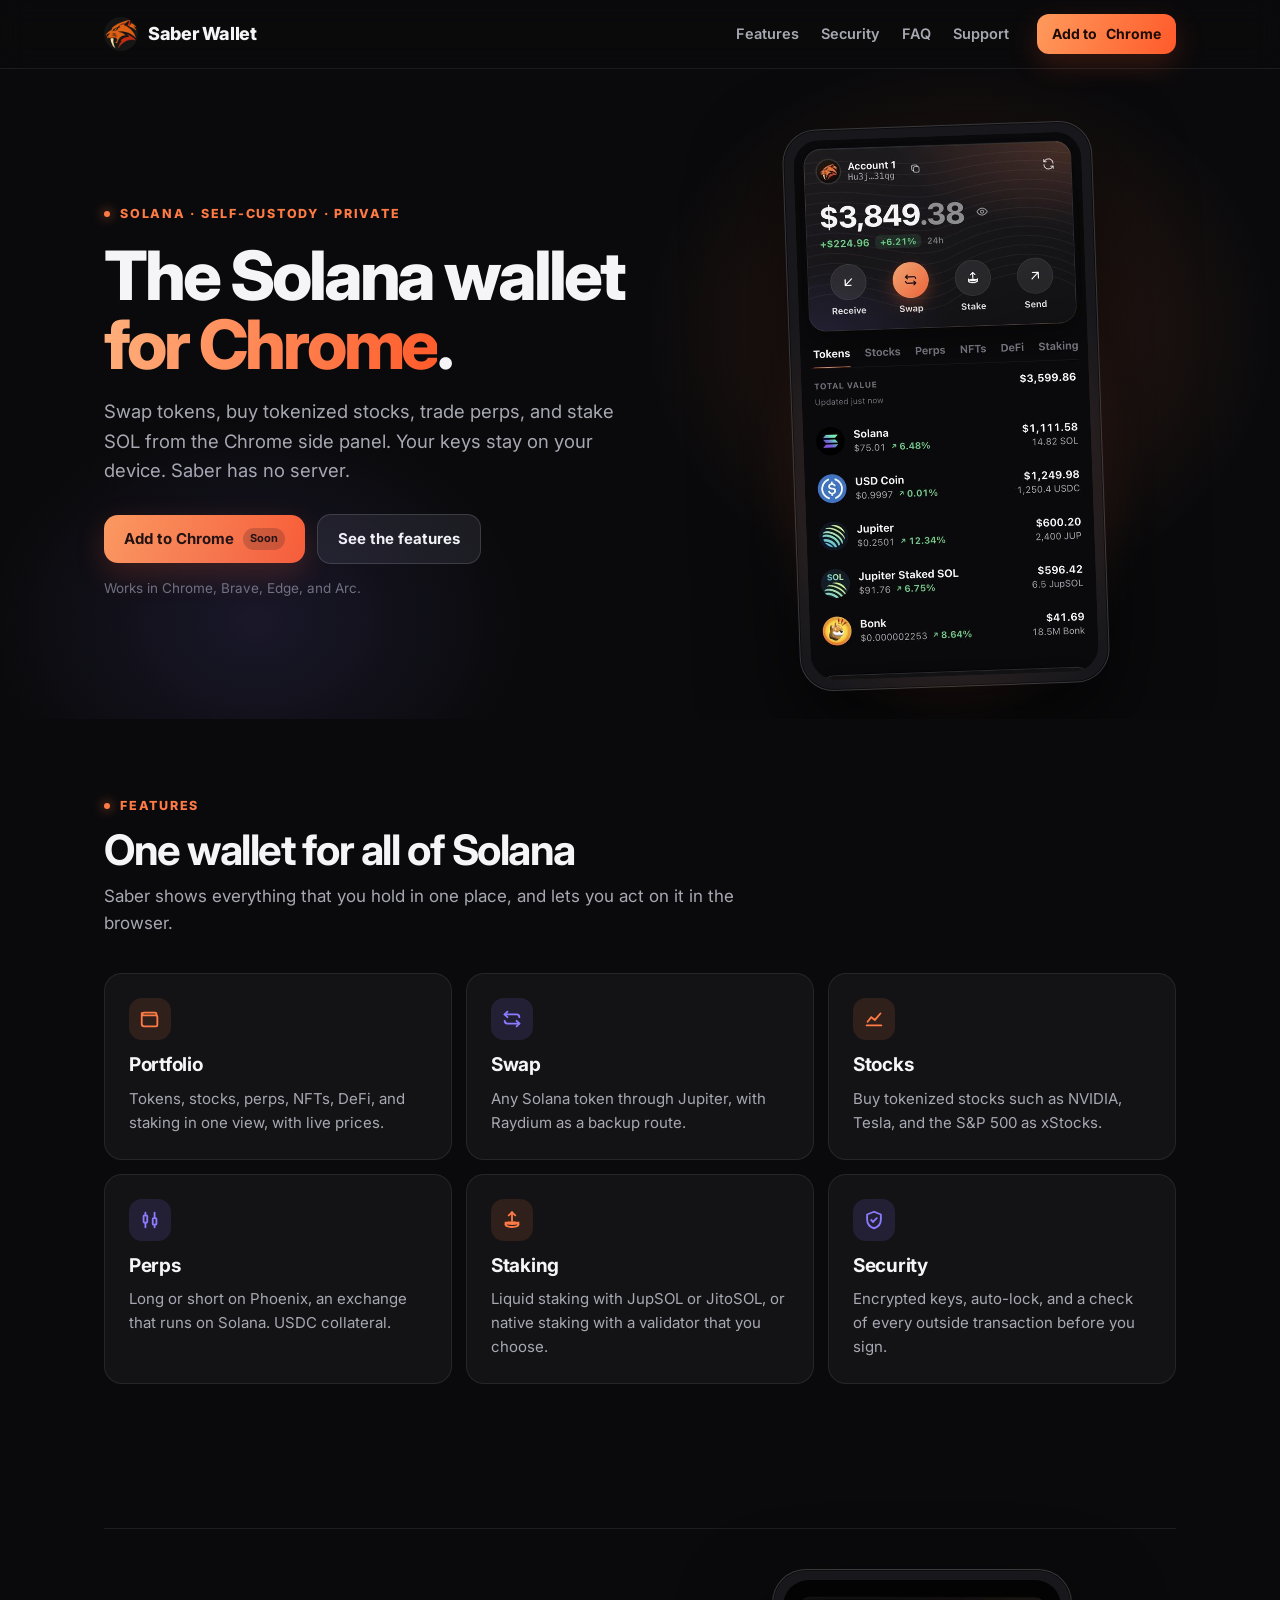
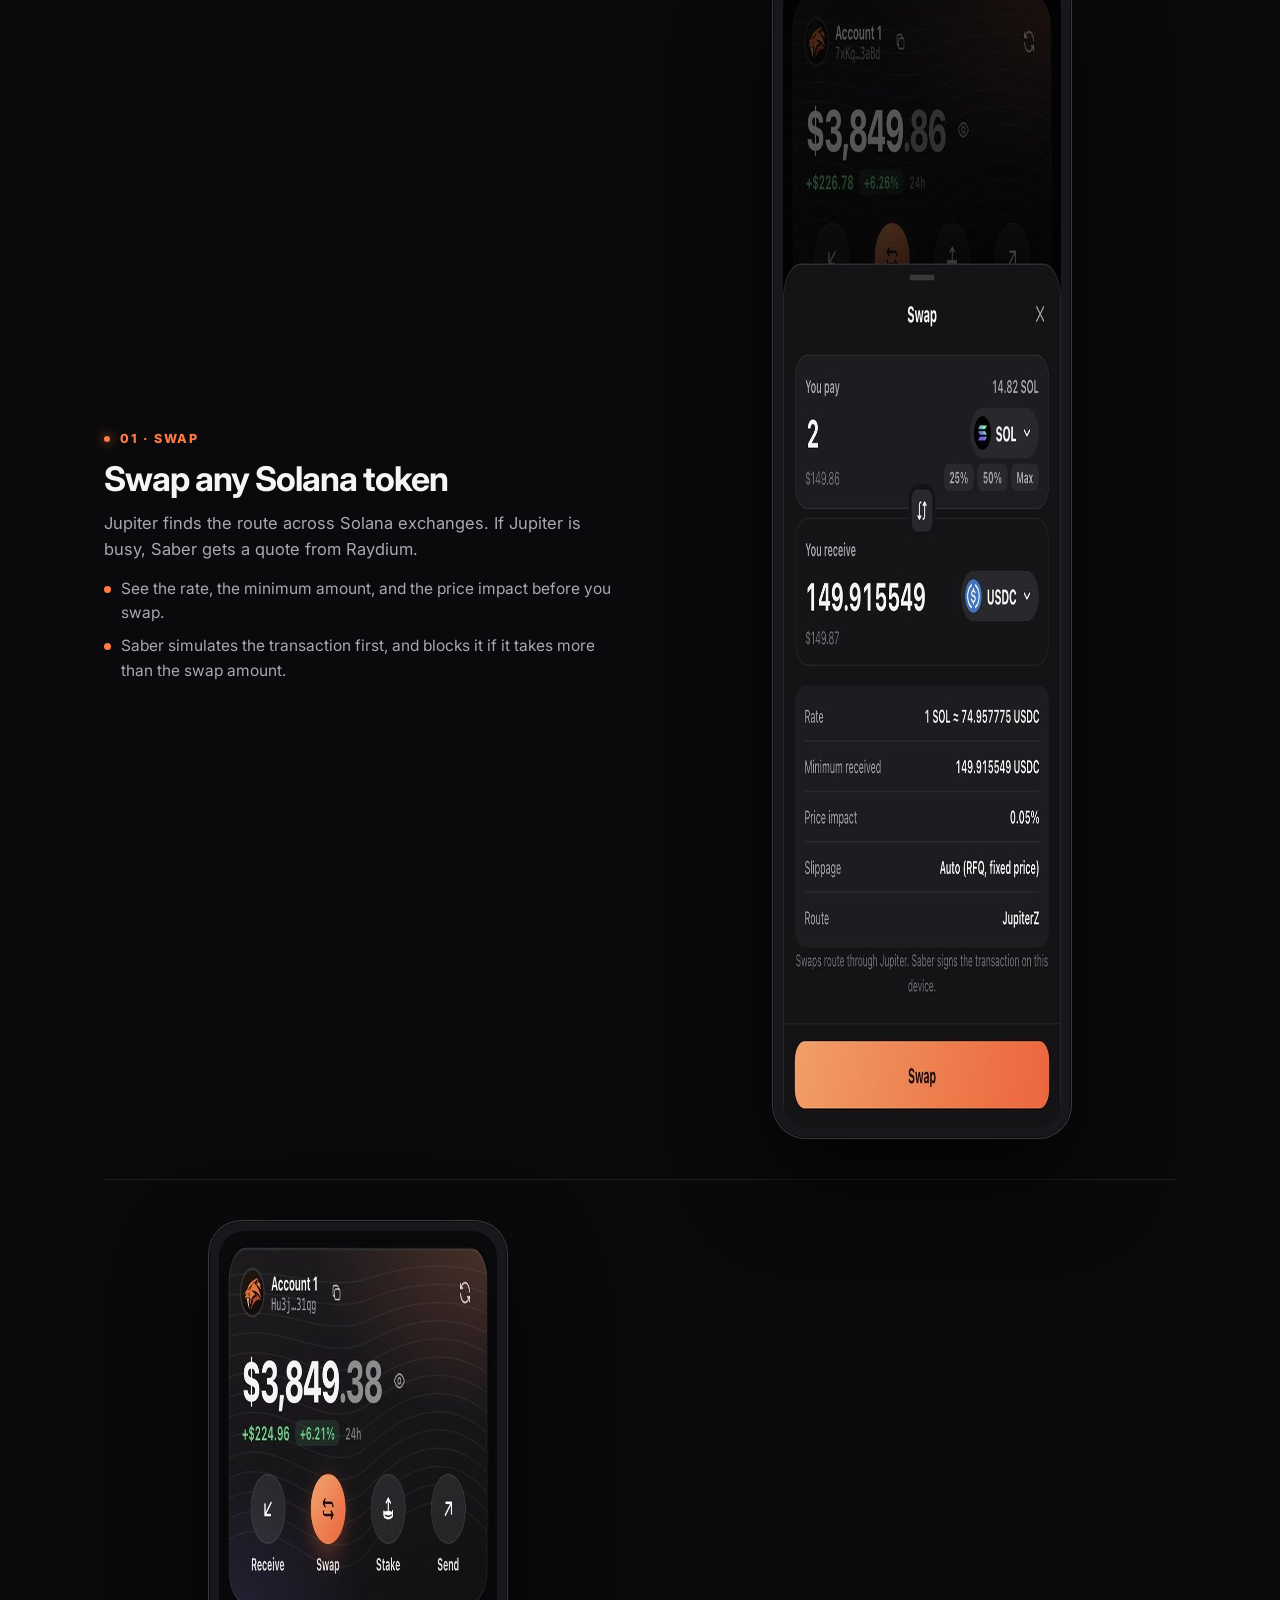
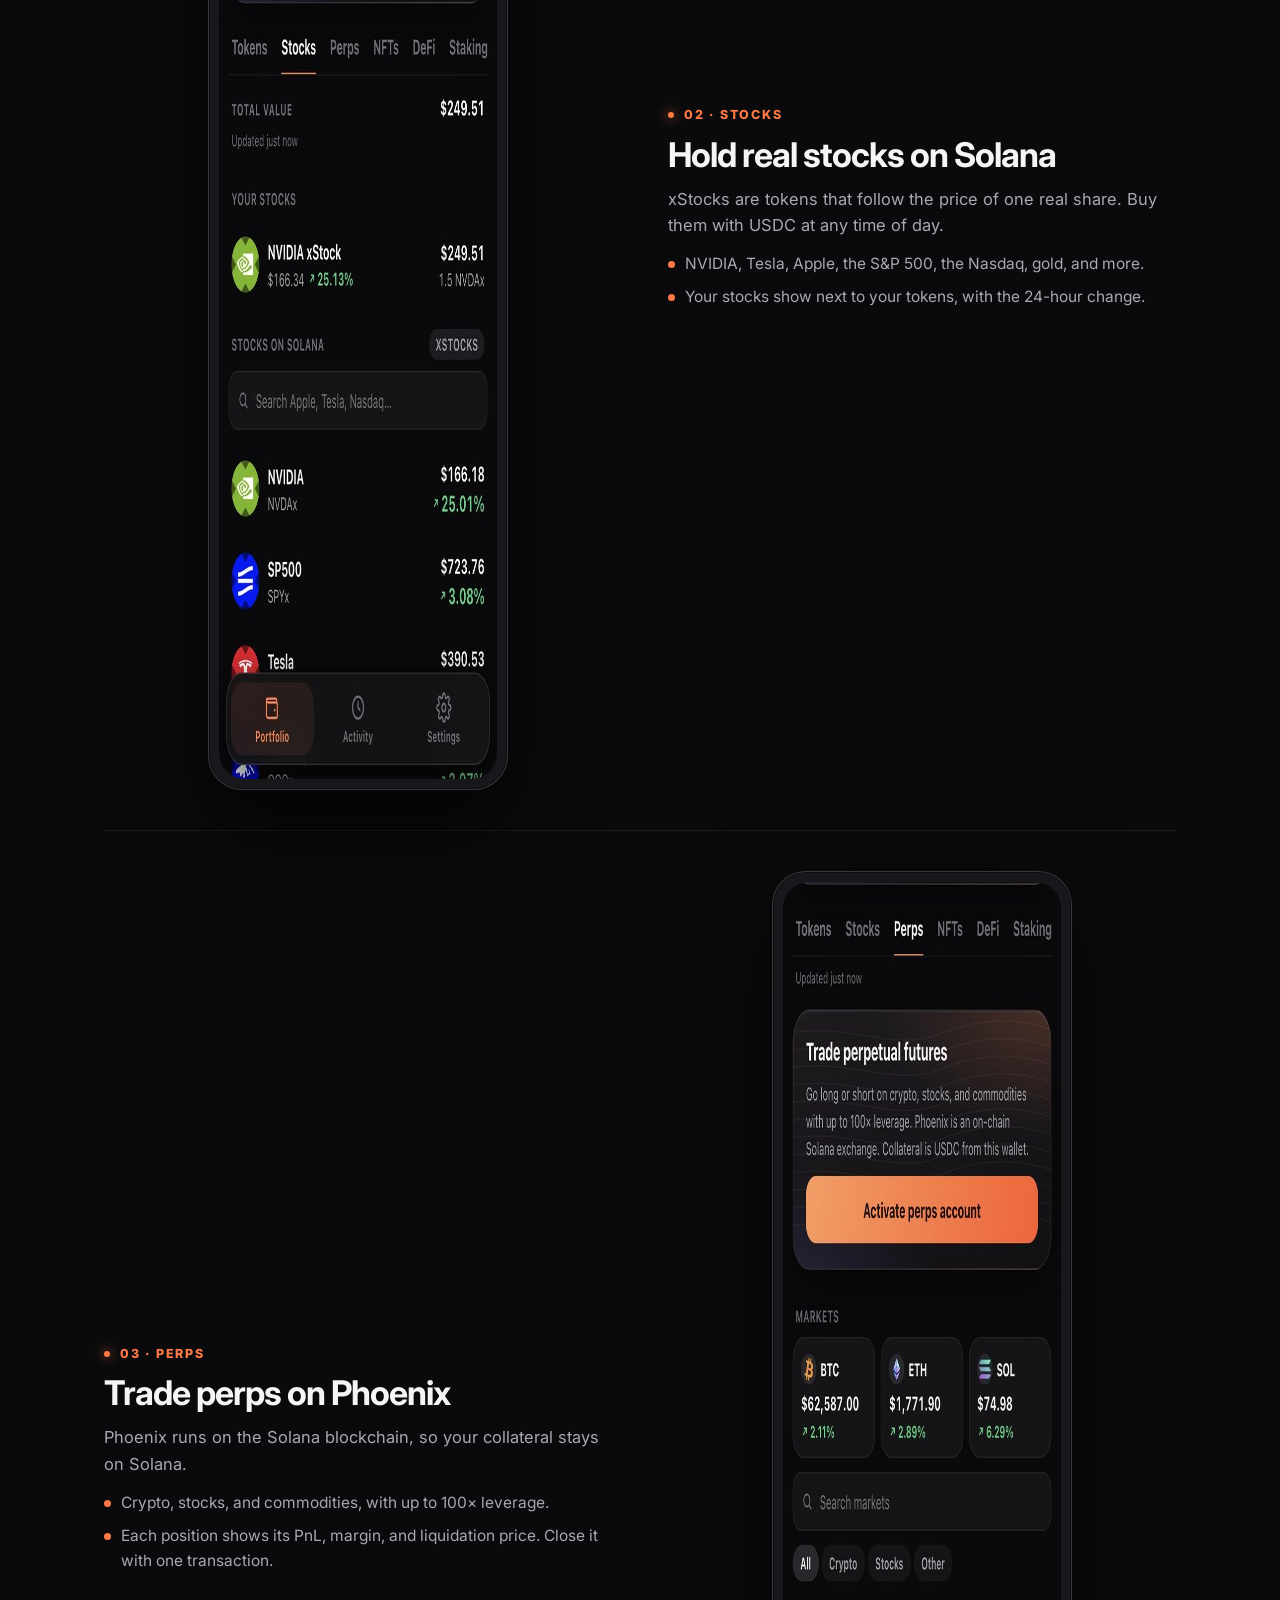
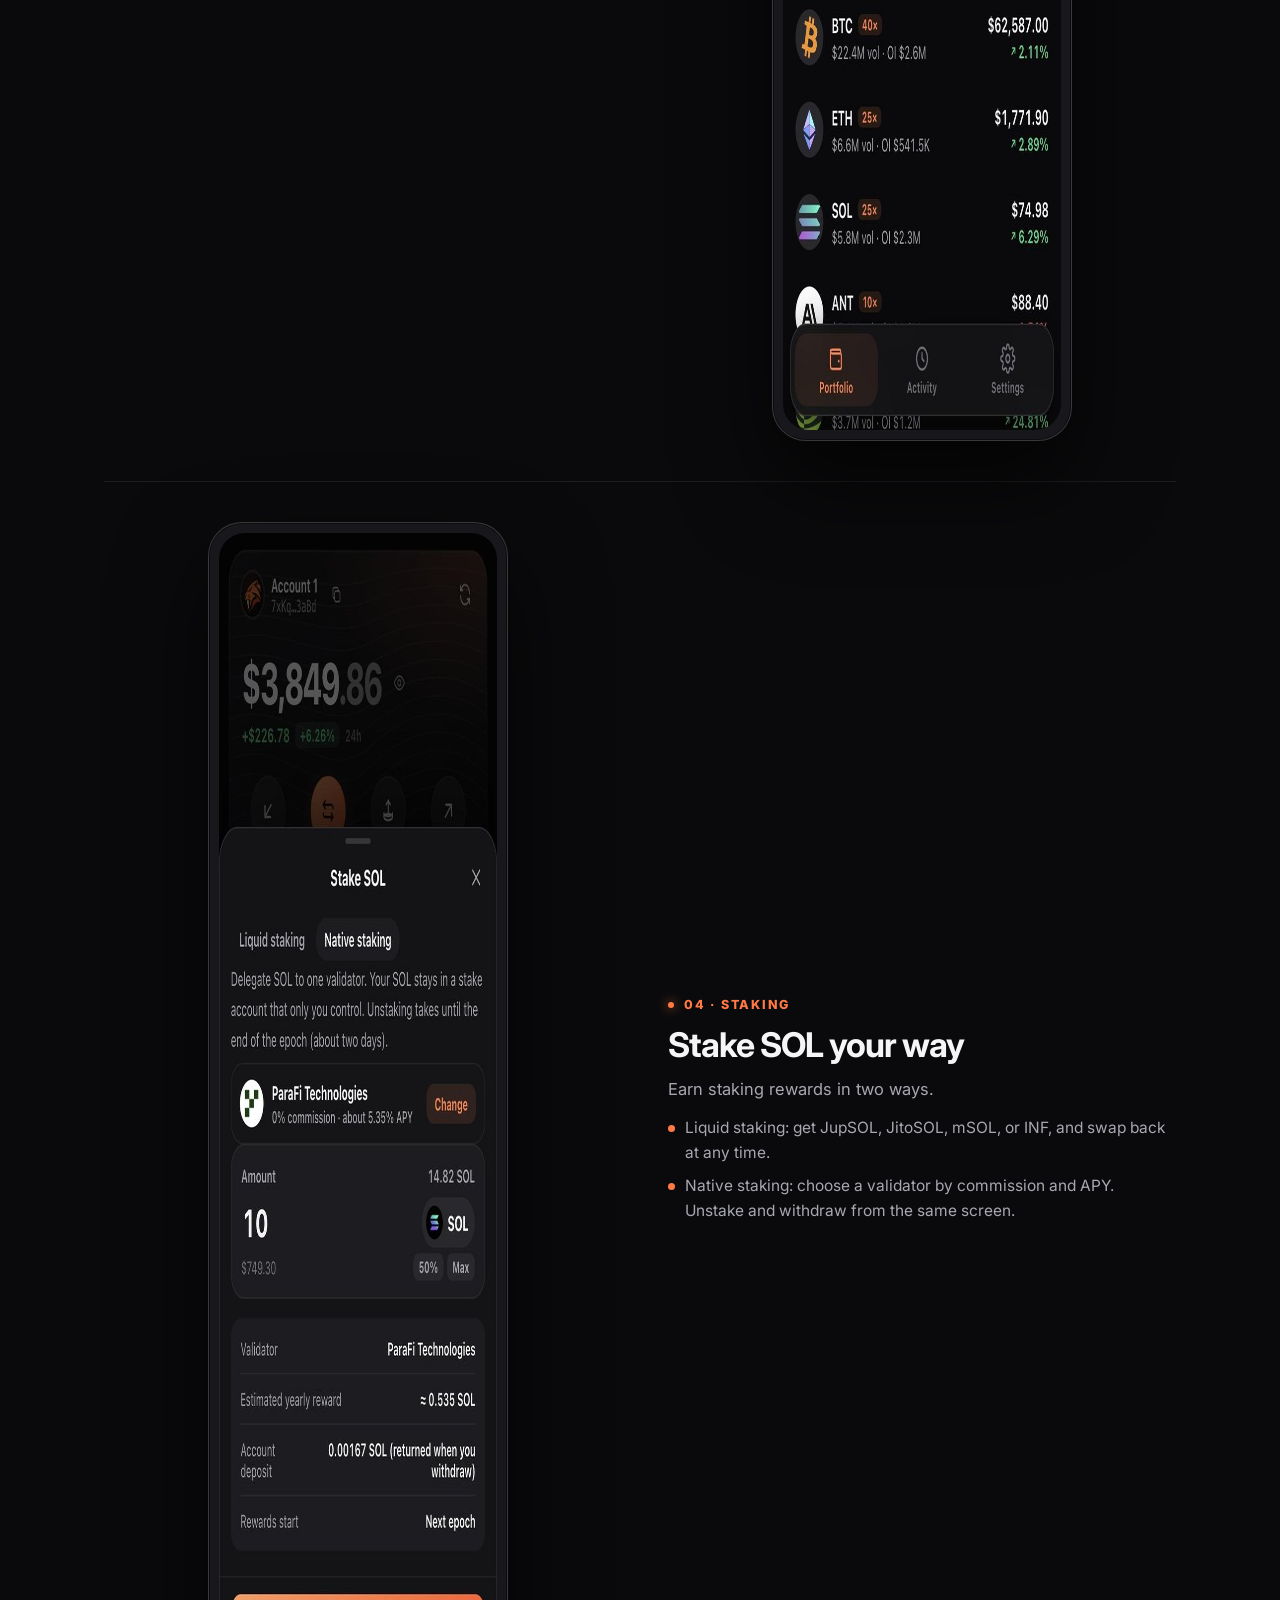
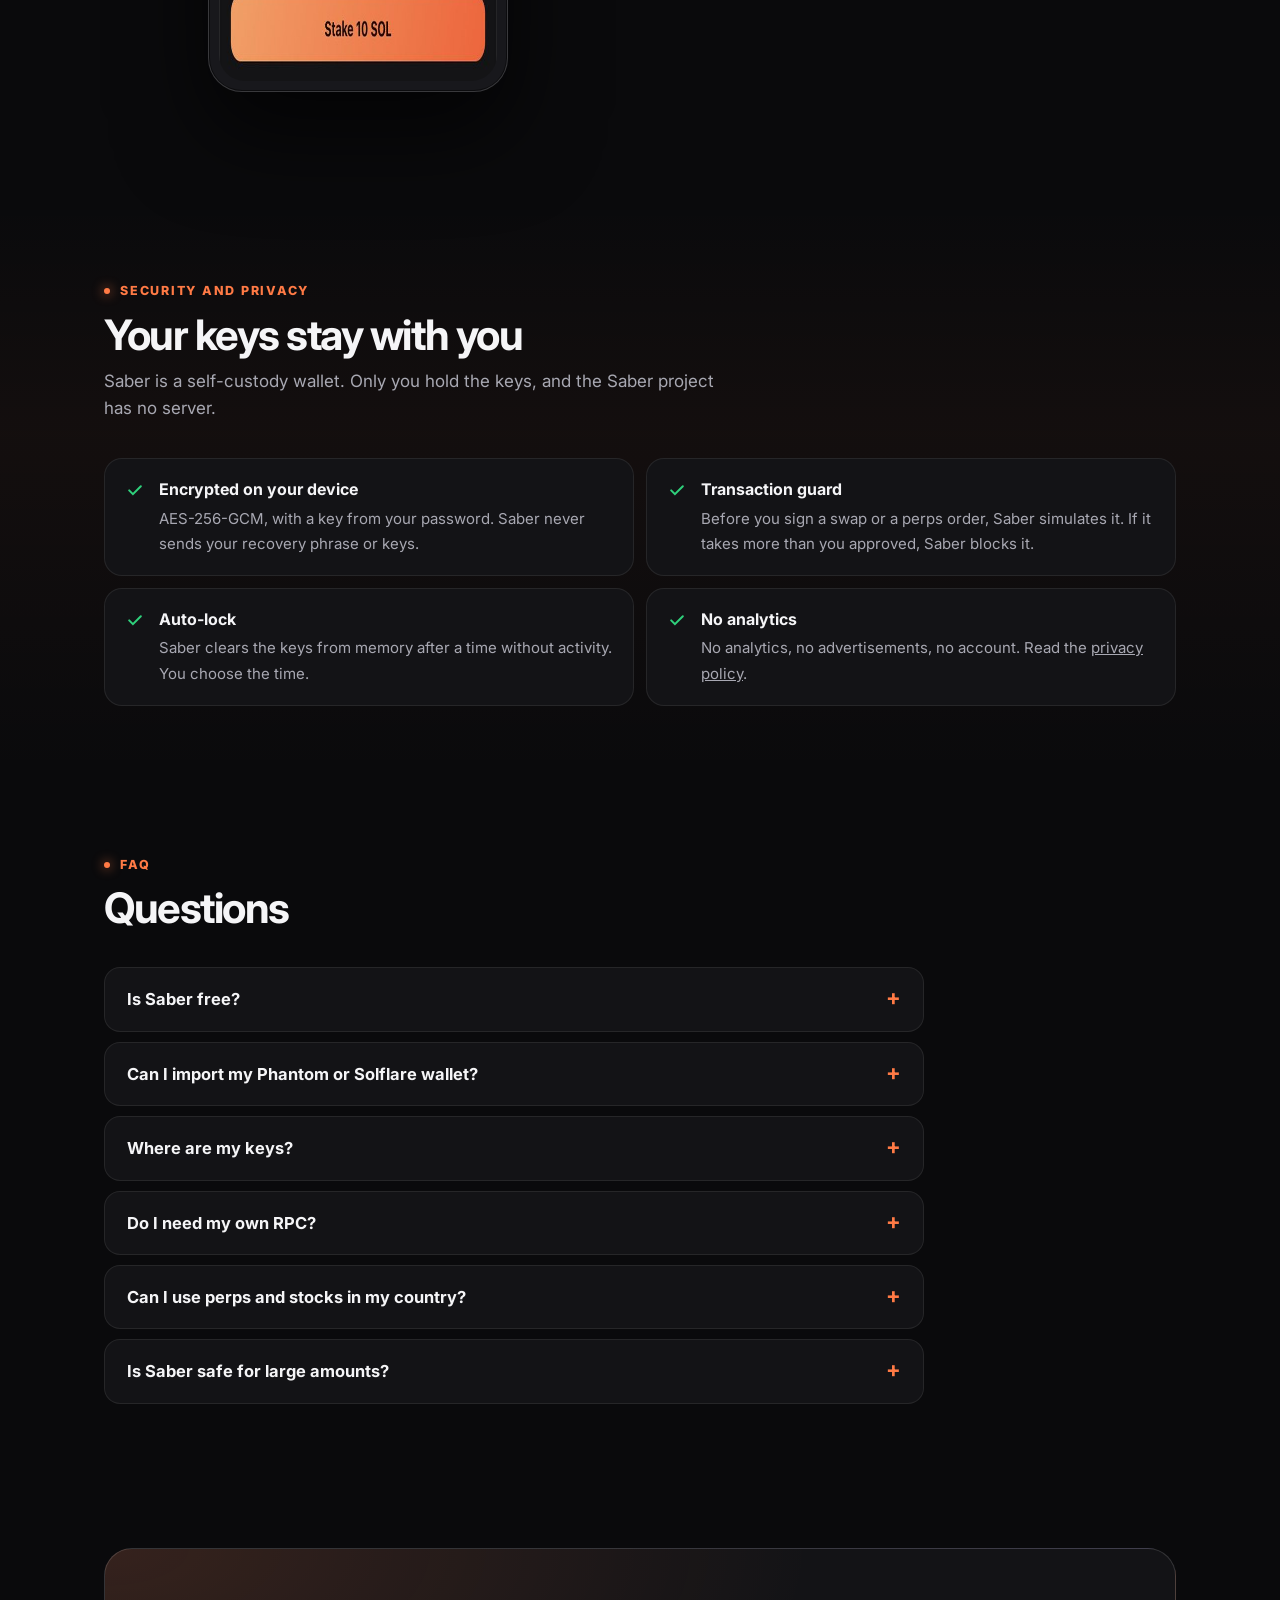
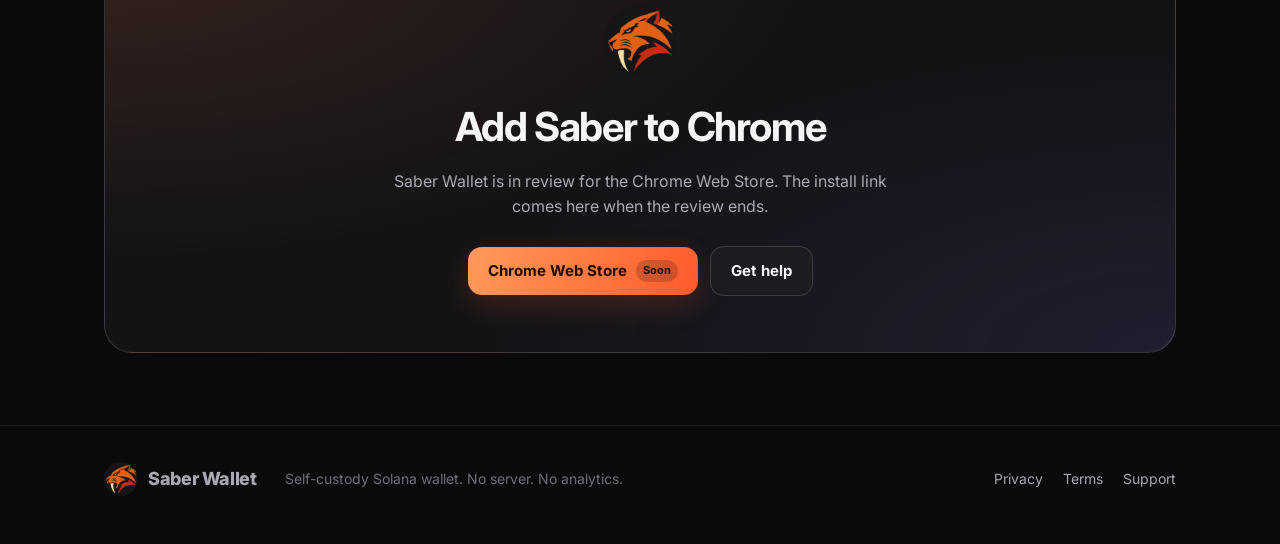
==== index.html @ 2504c7ac "Saber Wallet website: home, privacy policy, terms, support" ====
<!doctype html>
<html lang="en">
<head>
  <meta charset="utf-8">
  <meta name="viewport" content="width=device-width, initial-scale=1">
  <title>Saber Wallet: the Solana wallet for Chrome</title>
  <meta name="description" content="Saber Wallet is a self-custody Solana wallet for Chrome. Swap tokens, buy tokenized stocks, trade perps, and stake SOL. Your keys stay on your device.">
  <meta property="og:title" content="Saber Wallet">
  <meta property="og:description" content="The Solana wallet for Chrome. Swaps, stocks, perps, staking, NFTs, and DeFi. Your keys stay on your device.">
  <meta property="og:image" content="assets/og.jpg">
  <meta name="theme-color" content="#0a0a0c">
  <link rel="icon" href="assets/favicon.png">
  <link rel="preconnect" href="https://fonts.googleapis.com">
  <link rel="preconnect" href="https://fonts.gstatic.com" crossorigin>
  <link href="https://fonts.googleapis.com/css2?family=Inter:wght@400;500;600;700;800&display=swap" rel="stylesheet">
  <link rel="stylesheet" href="styles.css">
</head>
<body>
  <header class="site-header">
    <div class="wrap">
      <a class="brand" href="./"><img src="assets/logo.png" alt="">Saber Wallet</a>
      <nav class="nav">
        <a href="#features">Features</a>
        <a href="#security">Security</a>
        <a href="#faq">FAQ</a>
        <a href="support.html">Support</a>
      </nav>
      <a class="btn btn-primary btn-small" href="#install"><span class="label-long">Add to</span> Chrome</a>
    </div>
  </header>

  <main>
    <section class="hero">
      <div class="wrap">
        <div>
          <span class="kicker"><span class="dot"></span>Solana · Self-custody · Private</span>
          <h1>The Solana wallet <em>for Chrome</em>.</h1>
          <p class="lead">Swap tokens, buy tokenized stocks, trade perps, and stake SOL from the Chrome side panel. Your keys stay on your device. Saber has no server.</p>
          <div class="cta-row">
            <a class="btn btn-primary" href="#install">Add to Chrome <span class="soon">Soon</span></a>
            <a class="btn btn-ghost" href="#features">See the features</a>
          </div>
          <p class="fine">Works in Chrome, Brave, Edge, and Arc.</p>
        </div>
        <div class="device"><img src="assets/portfolio.jpg" alt="Saber Wallet portfolio with SOL, USDC, JUP, JupSOL, and BONK" width="560" height="1148"></div>
      </div>
    </section>

    <section id="features">
      <div class="wrap">
        <div class="section-head">
          <span class="kicker"><span class="dot"></span>Features</span>
          <h2>One wallet for all of Solana</h2>
          <p>Saber shows everything that you hold in one place, and lets you act on it in the browser.</p>
        </div>
        <div class="grid">
          <div class="card">
            <span class="icon"><svg width="22" height="22" viewBox="0 0 24 24" fill="none" stroke="currentColor" stroke-width="2" stroke-linecap="round"><path d="M3 7.5A2.5 2.5 0 0 1 5.5 5h12A1.5 1.5 0 0 1 19 6.5V8"/><path d="M3 7.5v10A2.5 2.5 0 0 0 5.5 20h13a1.5 1.5 0 0 0 1.5-1.5v-9A1.5 1.5 0 0 0 18.5 8H5.5A2.5 2.5 0 0 1 3 5.5"/></svg></span>
            <h3>Portfolio</h3>
            <p>Tokens, stocks, perps, NFTs, DeFi, and staking in one view, with live prices.</p>
          </div>
          <div class="card">
            <span class="icon"><svg width="22" height="22" viewBox="0 0 24 24" fill="none" stroke="currentColor" stroke-width="2" stroke-linecap="round"><path d="M7 4 4 7l3 3"/><path d="M4 7h13a3 3 0 0 1 3 3"/><path d="m17 20 3-3-3-3"/><path d="M20 17H7a3 3 0 0 1-3-3"/></svg></span>
            <h3>Swap</h3>
            <p>Any Solana token through Jupiter, with Raydium as a backup route.</p>
          </div>
          <div class="card">
            <span class="icon"><svg width="22" height="22" viewBox="0 0 24 24" fill="none" stroke="currentColor" stroke-width="2" stroke-linecap="round"><path d="M4 19h16"/><path d="m5 15 4-5 4 3 6-7"/></svg></span>
            <h3>Stocks</h3>
            <p>Buy tokenized stocks such as NVIDIA, Tesla, and the S&amp;P 500 as xStocks.</p>
          </div>
          <div class="card">
            <span class="icon"><svg width="22" height="22" viewBox="0 0 24 24" fill="none" stroke="currentColor" stroke-width="2" stroke-linecap="round"><path d="M7 4v3M7 15v5M17 4v6M17 17v3"/><rect x="5" y="7" width="4" height="8" rx="1"/><rect x="15" y="10" width="4" height="7" rx="1"/></svg></span>
            <h3>Perps</h3>
            <p>Long or short on Phoenix, an exchange that runs on Solana. USDC collateral.</p>
          </div>
          <div class="card">
            <span class="icon"><svg width="22" height="22" viewBox="0 0 24 24" fill="none" stroke="currentColor" stroke-width="2" stroke-linecap="round"><ellipse cx="12" cy="17" rx="7" ry="2.6"/><path d="M5 17v-3.2c0 1.4 3.1 2.6 7 2.6s7-1.2 7-2.6V17"/><path d="M12 12.5V3.5"/><path d="m8.5 7 3.5-3.5L15.5 7"/></svg></span>
            <h3>Staking</h3>
            <p>Liquid staking with JupSOL or JitoSOL, or native staking with a validator that you choose.</p>
          </div>
          <div class="card">
            <span class="icon"><svg width="22" height="22" viewBox="0 0 24 24" fill="none" stroke="currentColor" stroke-width="2" stroke-linecap="round"><path d="M12 3 4.5 6v5.5c0 4.5 3.2 8.2 7.5 9.5 4.3-1.3 7.5-5 7.5-9.5V6z"/><path d="m9 12 2 2 4-4"/></svg></span>
            <h3>Security</h3>
            <p>Encrypted keys, auto-lock, and a check of every outside transaction before you sign.</p>
          </div>
        </div>
      </div>
    </section>

    <section>
      <div class="wrap">
        <div class="row">
          <div>
            <span class="kicker"><span class="dot"></span>01 · Swap</span>
            <h3>Swap any Solana token</h3>
            <p>Jupiter finds the route across Solana exchanges. If Jupiter is busy, Saber gets a quote from Raydium.</p>
            <ul>
              <li>See the rate, the minimum amount, and the price impact before you swap.</li>
              <li>Saber simulates the transaction first, and blocks it if it takes more than the swap amount.</li>
            </ul>
          </div>
          <div class="row-media"><div class="device"><img src="assets/swap.jpg" alt="Swap 2 SOL for USDC" loading="lazy" width="560" height="1148"></div></div>
        </div>

        <div class="row">
          <div>
            <span class="kicker"><span class="dot"></span>02 · Stocks</span>
            <h3>Hold real stocks on Solana</h3>
            <p>xStocks are tokens that follow the price of one real share. Buy them with USDC at any time of day.</p>
            <ul>
              <li>NVIDIA, Tesla, Apple, the S&amp;P 500, the Nasdaq, gold, and more.</li>
              <li>Your stocks show next to your tokens, with the 24-hour change.</li>
            </ul>
          </div>
          <div class="row-media"><div class="device"><img src="assets/stocks.jpg" alt="Stocks tab with NVIDIA, S&amp;P 500, and Tesla" loading="lazy" width="560" height="1148"></div></div>
        </div>

        <div class="row">
          <div>
            <span class="kicker"><span class="dot"></span>03 · Perps</span>
            <h3>Trade perps on Phoenix</h3>
            <p>Phoenix runs on the Solana blockchain, so your collateral stays on Solana.</p>
            <ul>
              <li>Crypto, stocks, and commodities, with up to 100× leverage.</li>
              <li>Each position shows its PnL, margin, and liquidation price. Close it with one transaction.</li>
            </ul>
          </div>
          <div class="row-media"><div class="device"><img src="assets/perps.jpg" alt="Perps markets on Phoenix" loading="lazy" width="560" height="1148"></div></div>
        </div>

        <div class="row">
          <div>
            <span class="kicker"><span class="dot"></span>04 · Staking</span>
            <h3>Stake SOL your way</h3>
            <p>Earn staking rewards in two ways.</p>
            <ul>
              <li>Liquid staking: get JupSOL, JitoSOL, mSOL, or INF, and swap back at any time.</li>
              <li>Native staking: choose a validator by commission and APY. Unstake and withdraw from the same screen.</li>
            </ul>
          </div>
          <div class="row-media"><div class="device"><img src="assets/stake.jpg" alt="Native staking with a validator" loading="lazy" width="560" height="1148"></div></div>
        </div>
      </div>
    </section>

    <section id="security" class="security">
      <div class="wrap">
        <div class="section-head">
          <span class="kicker"><span class="dot"></span>Security and privacy</span>
          <h2>Your keys stay with you</h2>
          <p>Saber is a self-custody wallet. Only you hold the keys, and the Saber project has no server.</p>
        </div>
        <div class="checks">
          <div class="check"><svg width="20" height="20" viewBox="0 0 24 24" fill="none" stroke="currentColor" stroke-width="2.4" stroke-linecap="round"><path d="m5 12.5 4.5 4.5L19 7.5"/></svg><div><strong>Encrypted on your device</strong><span>AES-256-GCM, with a key from your password. Saber never sends your recovery phrase or keys.</span></div></div>
          <div class="check"><svg width="20" height="20" viewBox="0 0 24 24" fill="none" stroke="currentColor" stroke-width="2.4" stroke-linecap="round"><path d="m5 12.5 4.5 4.5L19 7.5"/></svg><div><strong>Transaction guard</strong><span>Before you sign a swap or a perps order, Saber simulates it. If it takes more than you approved, Saber blocks it.</span></div></div>
          <div class="check"><svg width="20" height="20" viewBox="0 0 24 24" fill="none" stroke="currentColor" stroke-width="2.4" stroke-linecap="round"><path d="m5 12.5 4.5 4.5L19 7.5"/></svg><div><strong>Auto-lock</strong><span>Saber clears the keys from memory after a time without activity. You choose the time.</span></div></div>
          <div class="check"><svg width="20" height="20" viewBox="0 0 24 24" fill="none" stroke="currentColor" stroke-width="2.4" stroke-linecap="round"><path d="m5 12.5 4.5 4.5L19 7.5"/></svg><div><strong>No analytics</strong><span>No analytics, no advertisements, no account. Read the <a href="privacy.html">privacy policy</a>.</span></div></div>
        </div>
      </div>
    </section>

    <section id="faq">
      <div class="wrap">
        <div class="section-head">
          <span class="kicker"><span class="dot"></span>FAQ</span>
          <h2>Questions</h2>
        </div>
        <div class="faq">
          <details>
            <summary>Is Saber free?</summary>
            <p>Yes. Saber does not charge a fee. You pay only the Solana network fees, and the fees of the exchange that you use, for example Jupiter or Phoenix.</p>
          </details>
          <details>
            <summary>Can I import my Phantom or Solflare wallet?</summary>
            <p>Yes. Import your recovery phrase to see the same accounts. You can also import one private key from Phantom, Solflare, or Backpack.</p>
          </details>
          <details>
            <summary>Where are my keys?</summary>
            <p>On your computer only, encrypted with your password. If you lose the password and the recovery phrase, nobody can restore the wallet. Keep the recovery phrase offline.</p>
          </details>
          <details>
            <summary>Do I need my own RPC?</summary>
            <p>No. Saber works with free public services. If you add a free key from a provider such as Helius, Saber loads data faster and shows more NFTs.</p>
          </details>
          <details>
            <summary>Can I use perps and stocks in my country?</summary>
            <p>Phoenix perps are not available in the United States or in sanctioned regions. xStocks are not available to US persons. Check the rules in your country before you trade.</p>
          </details>
          <details>
            <summary>Is Saber safe for large amounts?</summary>
            <p>Saber is new software. Use it for amounts that you can afford to lose, and keep large amounts in a hardware wallet.</p>
          </details>
        </div>
      </div>
    </section>

    <section id="install" class="install">
      <div class="wrap">
        <div class="panel">
          <img src="assets/logo.png" alt="">
          <h2>Add Saber to Chrome</h2>
          <p>Saber Wallet is in review for the Chrome Web Store. The install link comes here when the review ends.</p>
          <div class="cta-row">
            <span class="btn btn-primary" aria-disabled="true">Chrome Web Store <span class="soon">Soon</span></span>
            <a class="btn btn-ghost" href="support.html">Get help</a>
          </div>
        </div>
      </div>
    </section>
  </main>

  <footer class="site-footer">
    <div class="wrap">
      <a class="brand" href="./"><img src="assets/logo.png" alt="">Saber Wallet</a>
      <span>Self-custody Solana wallet. No server. No analytics.</span>
      <nav>
        <a href="privacy.html">Privacy</a>
        <a href="terms.html">Terms</a>
        <a href="support.html">Support</a>
      </nav>
    </div>
  </footer>
</body>
</html>
---- styles.css ----
/* Saber Wallet website. Same palette as the extension: near-black, orange accent, soft violet. */
:root {
  --bg: #0a0a0c;
  --surface: #131316;
  --surface-2: #1b1b20;
  --line: #ffffff14;
  --line-strong: #ffffff24;
  --text: #f5f5f7;
  --text-2: #a8a8b2;
  --text-3: #6e6e78;
  --accent: #ff7a45;
  --accent-2: #ff5a2a;
  --violet: #8b7bff;
  --up: #2fd17c;
  --radius: 18px;
  --max: 1120px;
  color-scheme: dark;
}

* { box-sizing: border-box; }
html { scroll-behavior: smooth; }
body {
  margin: 0;
  background: var(--bg);
  color: var(--text);
  font: 16px/1.6 "Inter", system-ui, -apple-system, "Segoe UI", sans-serif;
  -webkit-font-smoothing: antialiased;
}
a { color: inherit; }
img { max-width: 100%; display: block; }
.wrap { max-width: var(--max); margin: 0 auto; padding: 0 24px; }

/* Header */
.site-header { position: sticky; top: 0; z-index: 10; backdrop-filter: blur(14px); background: #0a0a0ccc; border-bottom: 1px solid var(--line); }
.site-header .wrap { display: flex; align-items: center; gap: 28px; height: 68px; }
.brand { display: flex; align-items: center; gap: 10px; text-decoration: none; font-weight: 800; font-size: 18px; letter-spacing: -0.02em; }
.brand img { width: 34px; height: 34px; border-radius: 50%; }
.nav { display: flex; gap: 22px; margin-left: auto; }
.nav a { color: var(--text-2); text-decoration: none; font-size: 14.5px; font-weight: 600; }
.nav a:hover { color: var(--text); }
.btn { display: inline-flex; align-items: center; gap: 9px; padding: 12px 20px; border-radius: 14px; font-weight: 700; font-size: 15px; text-decoration: none; border: 0; cursor: pointer; }
.btn-primary { color: #1c0c05; background: linear-gradient(110deg, #ff9a5c, var(--accent-2)); box-shadow: 0 10px 30px #ff5a2a33; }
.btn-primary:hover { filter: brightness(1.06); }
.btn-ghost { color: var(--text); background: var(--surface-2); border: 1px solid var(--line-strong); }
.btn-small { padding: 9px 15px; font-size: 14px; border-radius: 12px; }
.soon { font-size: 11px; font-weight: 700; padding: 2px 7px; border-radius: 99px; background: #1c0c0533; }

/* Hero */
.hero { position: relative; overflow: hidden; padding: 56px 0 32px; }
.hero::before { content: ""; position: absolute; inset: -20% -10% auto auto; width: 70%; height: 120%; background: radial-gradient(closest-side, #ff7a4530, transparent 70%); pointer-events: none; }
.hero::after { content: ""; position: absolute; inset: auto auto -30% -10%; width: 60%; height: 90%; background: radial-gradient(closest-side, #8b7bff1f, transparent 70%); pointer-events: none; }
.hero .wrap { position: relative; display: grid; grid-template-columns: 1.1fr 0.9fr; gap: 48px; align-items: center; }
.kicker { display: inline-flex; gap: 10px; align-items: center; color: var(--accent); font-size: 12.5px; font-weight: 800; letter-spacing: 0.14em; text-transform: uppercase; }
.kicker .dot { width: 6px; height: 6px; border-radius: 50%; background: var(--accent); box-shadow: 0 0 12px var(--accent); }
h1 { margin: 16px 0 18px; font-size: clamp(40px, 6vw, 68px); line-height: 1.02; letter-spacing: -0.045em; font-weight: 800; }
h1 em { font-style: normal; background: linear-gradient(100deg, #ffb07c, var(--accent-2)); -webkit-background-clip: text; background-clip: text; color: transparent; }
.lead { color: var(--text-2); font-size: 18.5px; max-width: 540px; margin: 0 0 28px; }
.cta-row { display: flex; flex-wrap: wrap; gap: 12px; align-items: center; }
.fine { color: var(--text-3); font-size: 13.5px; margin-top: 14px; }

/* Device frame around an app capture */
.device { position: relative; width: min(340px, 100%); margin: 0 auto; border-radius: 34px; padding: 10px; background: #18181c; border: 1px solid var(--line-strong); box-shadow: 0 40px 90px #000a, 0 0 0 1px #00000080 inset; }
.device img { border-radius: 26px; }
.hero .device { width: min(310px, 100%); transform: rotate(-2deg); }
.hero .device img { height: 540px; object-fit: cover; object-position: top; }
.hero .device::after { content: ""; position: absolute; inset: 20% -12% -8% -12%; z-index: -1; background: radial-gradient(closest-side, #ff7a4544, transparent); filter: blur(10px); }

/* Sections */
section { padding: 72px 0; }
.section-head { max-width: 640px; margin-bottom: 36px; }
.section-head h2 { margin: 10px 0 10px; font-size: clamp(30px, 4vw, 42px); line-height: 1.1; letter-spacing: -0.035em; }
.section-head p { margin: 0; color: var(--text-2); font-size: 17px; }

/* Feature grid */
.grid { display: grid; grid-template-columns: repeat(3, 1fr); gap: 14px; }
.card { padding: 24px; border-radius: var(--radius); background: var(--surface); border: 1px solid var(--line); }
.card .num { color: var(--accent); font-size: 12px; font-weight: 800; letter-spacing: 0.12em; }
.card h3 { margin: 10px 0 6px; font-size: 19px; letter-spacing: -0.015em; }
.card p { margin: 0; color: var(--text-2); font-size: 15px; }
.icon { display: grid; place-items: center; width: 42px; height: 42px; border-radius: 13px; background: #ff7a451f; color: var(--accent); }
.card:nth-child(even) .icon { background: #8b7bff22; color: var(--violet); }

/* Feature rows */
.row { display: grid; grid-template-columns: 1fr 1fr; gap: 56px; align-items: center; padding: 40px 0; border-top: 1px solid var(--line); }
.row:nth-child(even) .row-media { order: -1; }
.row h3 { margin: 10px 0 12px; font-size: clamp(26px, 3.2vw, 34px); line-height: 1.12; letter-spacing: -0.03em; }
.row p { color: var(--text-2); margin: 0 0 14px; font-size: 16.5px; }
.row ul { margin: 0; padding: 0; list-style: none; display: grid; gap: 8px; }
.row li { display: flex; gap: 10px; color: var(--text-2); font-size: 15.5px; }
.row li::before { content: ""; flex: none; width: 7px; height: 7px; margin-top: 9px; border-radius: 50%; background: var(--accent); }
.row-media .device { width: min(300px, 100%); }

/* Security */
.security { background: linear-gradient(180deg, transparent, #ff7a450a 40%, transparent); }
.checks { display: grid; grid-template-columns: repeat(2, 1fr); gap: 12px; }
.check { display: flex; gap: 14px; padding: 18px 20px; border-radius: var(--radius); background: var(--surface); border: 1px solid var(--line); }
.check svg { flex: none; color: var(--up); margin-top: 3px; }
.check strong { display: block; margin-bottom: 3px; }
.check span { color: var(--text-2); font-size: 15px; }

/* FAQ */
.faq { display: grid; gap: 10px; max-width: 820px; }
.faq details { border-radius: 16px; background: var(--surface); border: 1px solid var(--line); }
.faq summary { cursor: pointer; list-style: none; padding: 18px 22px; font-weight: 700; font-size: 16.5px; display: flex; justify-content: space-between; gap: 16px; }
.faq summary::-webkit-details-marker { display: none; }
.faq summary::after { content: "+"; color: var(--accent); font-size: 22px; line-height: 1; }
.faq details[open] summary::after { content: "−"; }
.faq details p { margin: 0; padding: 0 22px 18px; color: var(--text-2); }

/* Install */
.install { text-align: center; }
.install .panel { padding: 56px 28px; border-radius: 28px; background: radial-gradient(120% 140% at 0% 0%, #ff7a4526, transparent 55%), radial-gradient(120% 140% at 100% 100%, #8b7bff1c, transparent 55%), var(--surface); border: 1px solid var(--line-strong); }
.install img { width: 72px; height: 72px; border-radius: 50%; margin: 0 auto 18px; }
.install h2 { margin: 0 0 10px; font-size: clamp(28px, 4vw, 40px); letter-spacing: -0.035em; }
.install p { color: var(--text-2); margin: 0 auto 26px; max-width: 520px; }
.install .cta-row { justify-content: center; }

/* Footer */
.site-footer { border-top: 1px solid var(--line); padding: 36px 0 48px; color: var(--text-3); font-size: 14px; }
.site-footer .wrap { display: flex; flex-wrap: wrap; gap: 18px 28px; align-items: center; }
.site-footer nav { display: flex; gap: 20px; margin-left: auto; }
.site-footer a { color: var(--text-2); text-decoration: none; }
.site-footer a:hover { color: var(--text); }

/* Text pages (privacy, terms, support) */
.doc { max-width: 760px; padding: 56px 0 80px; }
.doc h1 { font-size: clamp(34px, 5vw, 48px); margin-bottom: 8px; }
.doc .updated { color: var(--text-3); margin: 0 0 36px; }
.doc h2 { margin: 36px 0 10px; font-size: 22px; letter-spacing: -0.02em; }
.doc p, .doc li { color: var(--text-2); }
.doc ul { padding-left: 22px; }
.doc li { margin: 6px 0; }
.doc a { color: var(--accent); }
.doc strong { color: var(--text); }

@media (max-width: 860px) {
  .nav { display: none; }
  .site-header .btn { margin-left: auto; }
  .hero .wrap, .row { grid-template-columns: 1fr; gap: 36px; }
  .row:nth-child(even) .row-media { order: 0; }
  .grid { grid-template-columns: 1fr 1fr; }
  .checks { grid-template-columns: 1fr; }
  section { padding: 56px 0; }
}
@media (max-width: 560px) {
  .wrap { padding: 0 16px; }
  .grid { grid-template-columns: 1fr; }
  .site-header .btn .label-long { display: none; }
  .site-footer nav { margin-left: 0; }
  .hero { padding-top: 44px; }
}
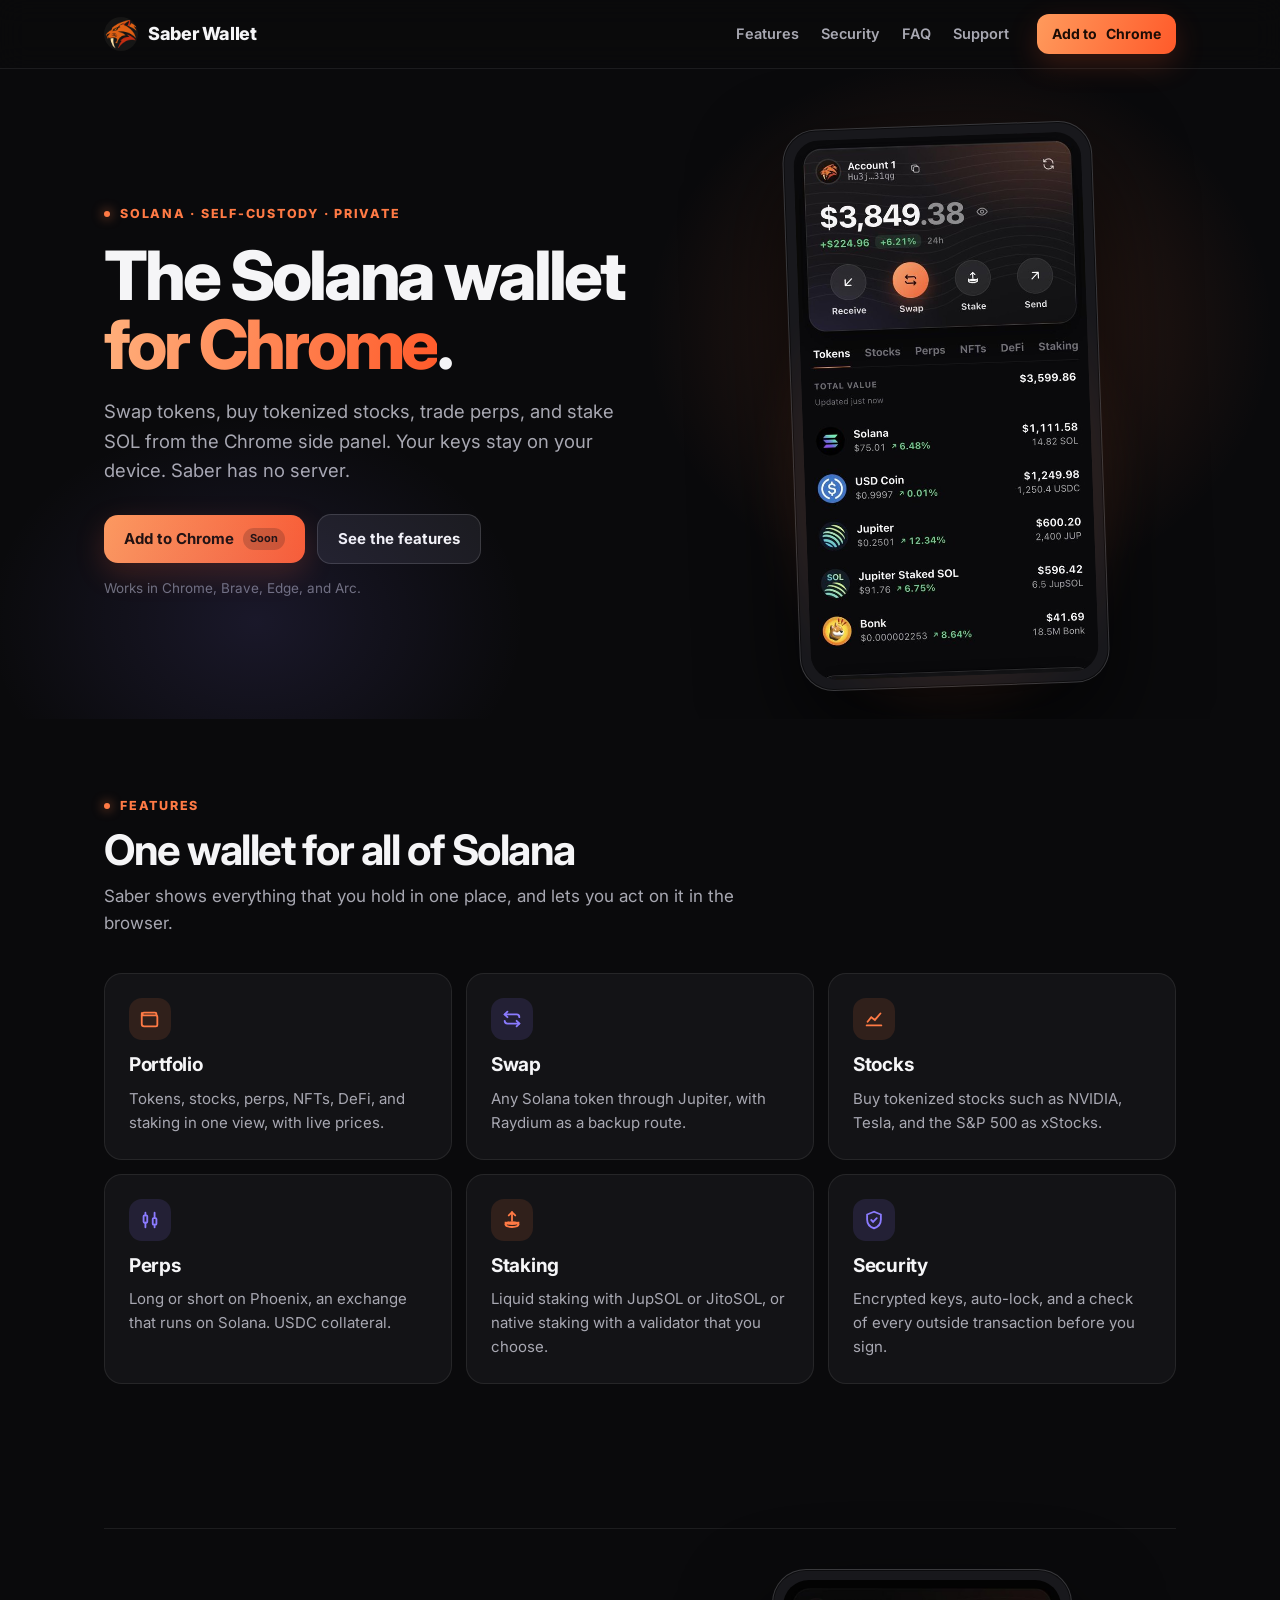
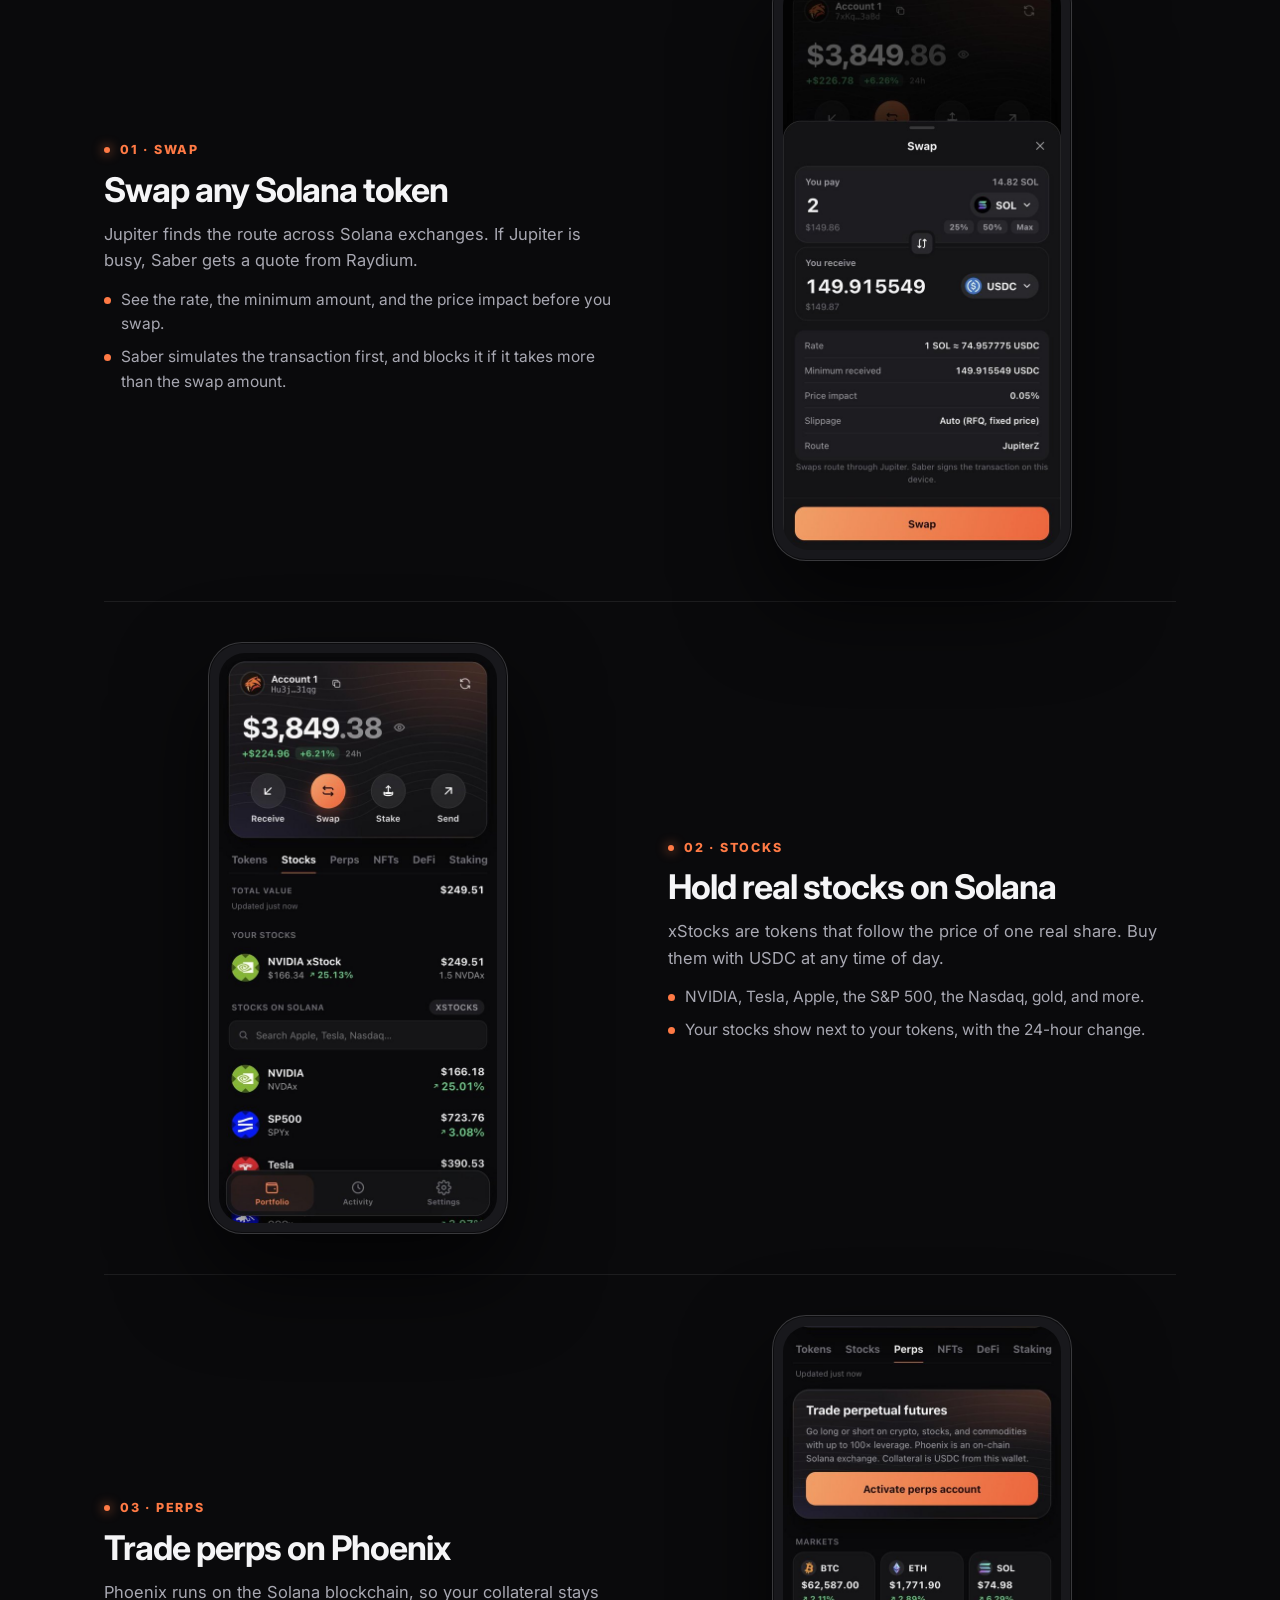
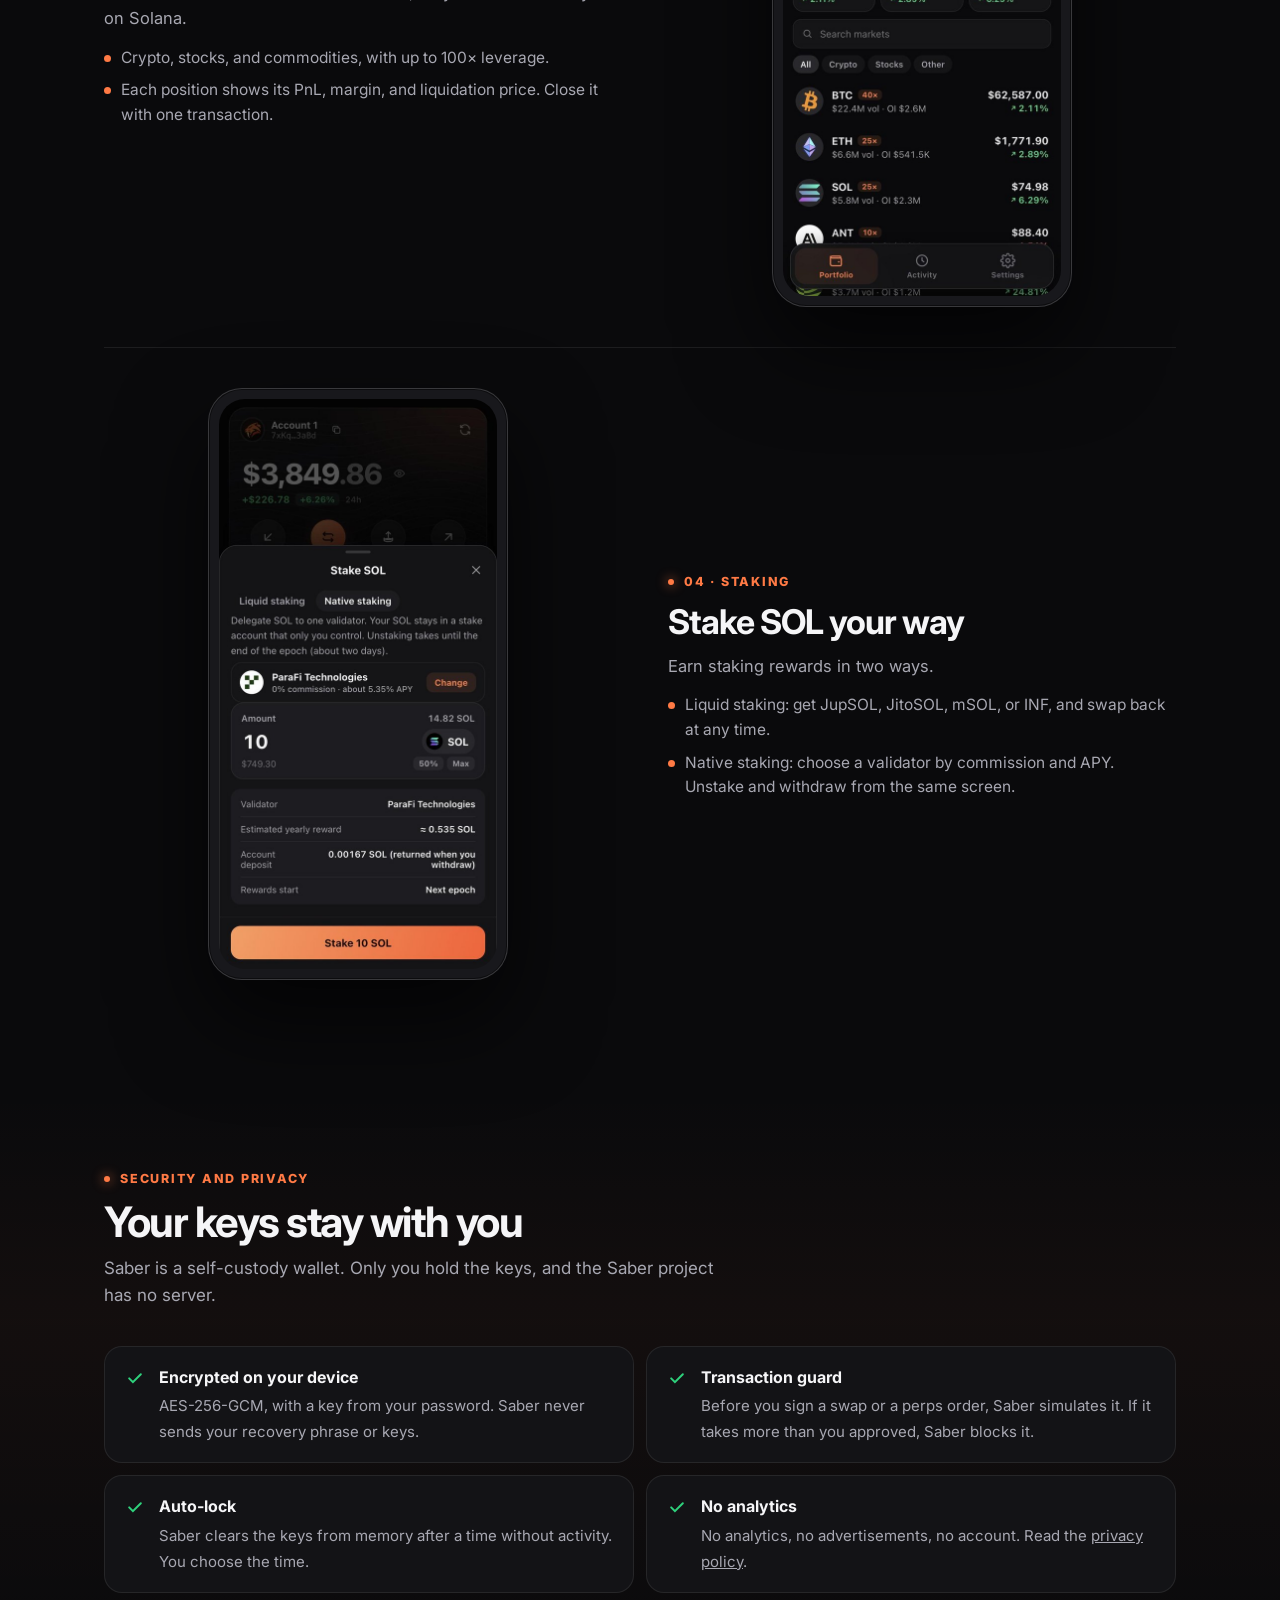
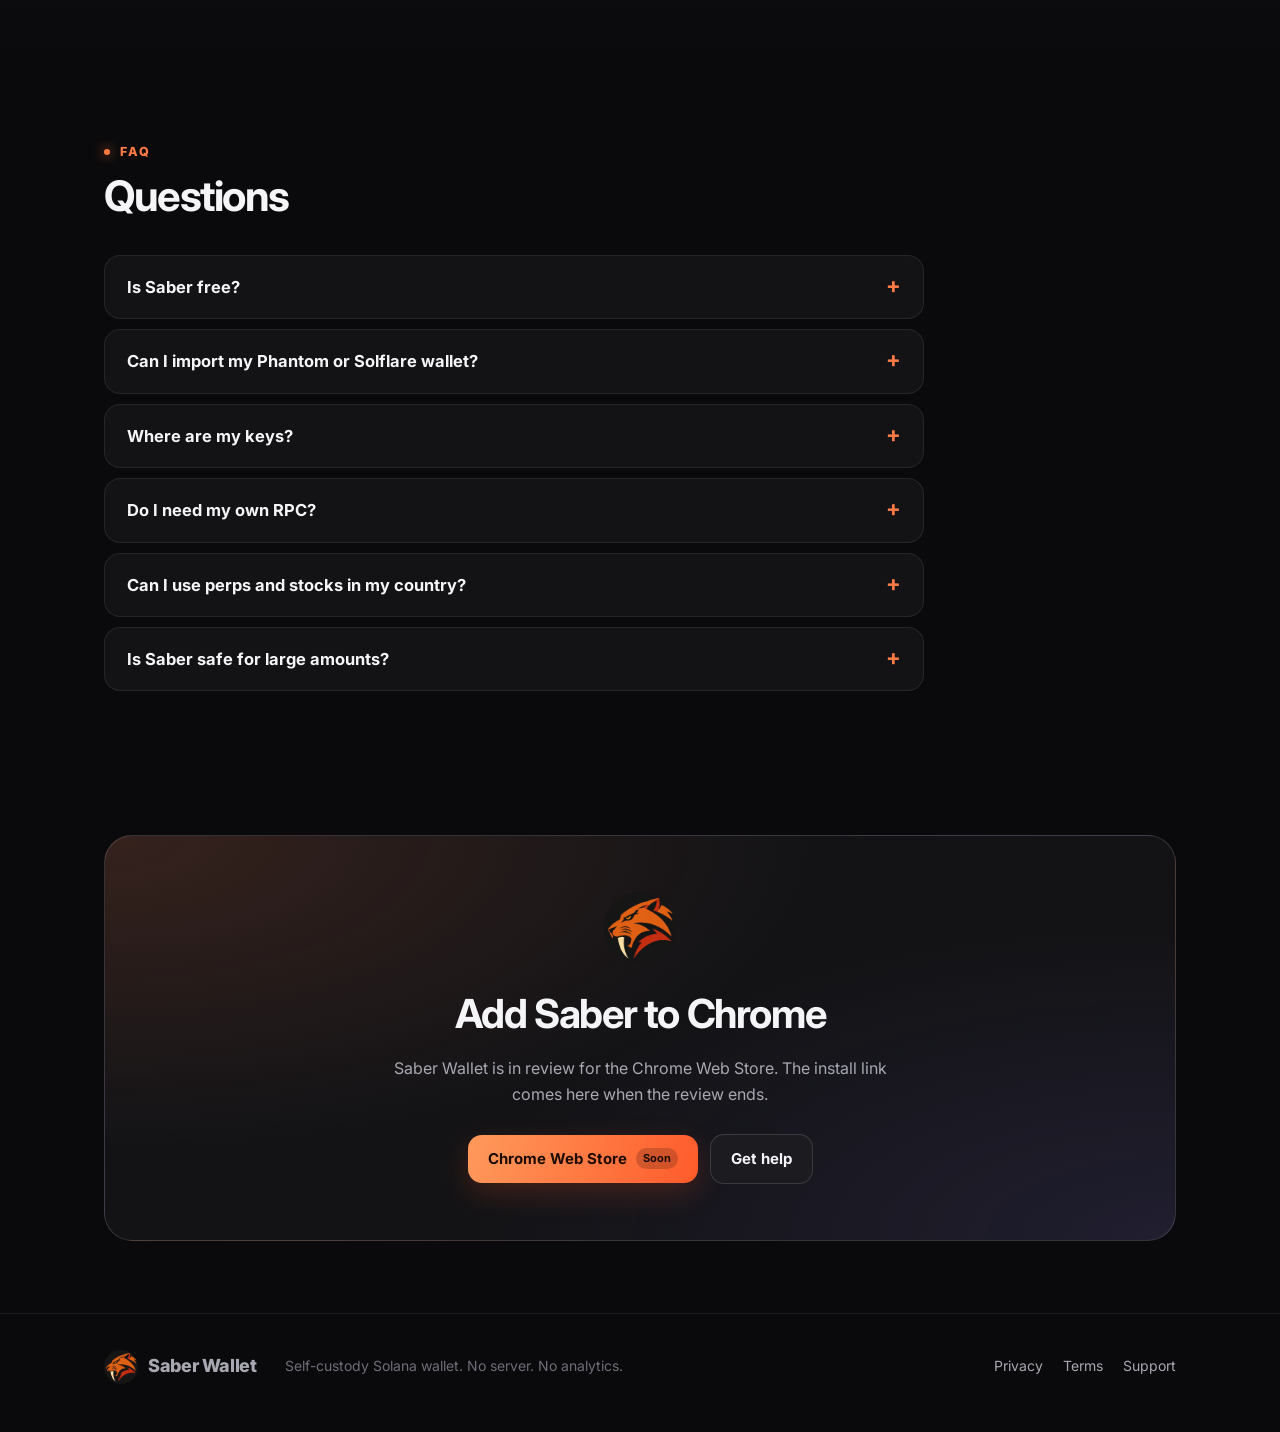
==== commit 05dc0543: "Version the stylesheet link so CSS updates show at once" ====
--- a/index.html
+++ b/index.html
@@ -13,7 +13,7 @@
   <link rel="preconnect" href="https://fonts.googleapis.com">
   <link rel="preconnect" href="https://fonts.gstatic.com" crossorigin>
   <link href="https://fonts.googleapis.com/css2?family=Inter:wght@400;500;600;700;800&display=swap" rel="stylesheet">
-  <link rel="stylesheet" href="styles.css">
+  <link rel="stylesheet" href="styles.css?v=2">
 </head>
 <body>
   <header class="site-header">
--- a/styles.css
+++ b/styles.css
@@ -60,7 +60,7 @@
 
 /* Device frame around an app capture */
 .device { position: relative; width: min(340px, 100%); margin: 0 auto; border-radius: 34px; padding: 10px; background: #18181c; border: 1px solid var(--line-strong); box-shadow: 0 40px 90px #000a, 0 0 0 1px #00000080 inset; }
-.device img { border-radius: 26px; }
+.device img { width: 100%; height: auto; border-radius: 26px; }
 .hero .device { width: min(310px, 100%); transform: rotate(-2deg); }
 .hero .device img { height: 540px; object-fit: cover; object-position: top; }
 .hero .device::after { content: ""; position: absolute; inset: 20% -12% -8% -12%; z-index: -1; background: radial-gradient(closest-side, #ff7a4544, transparent); filter: blur(10px); }
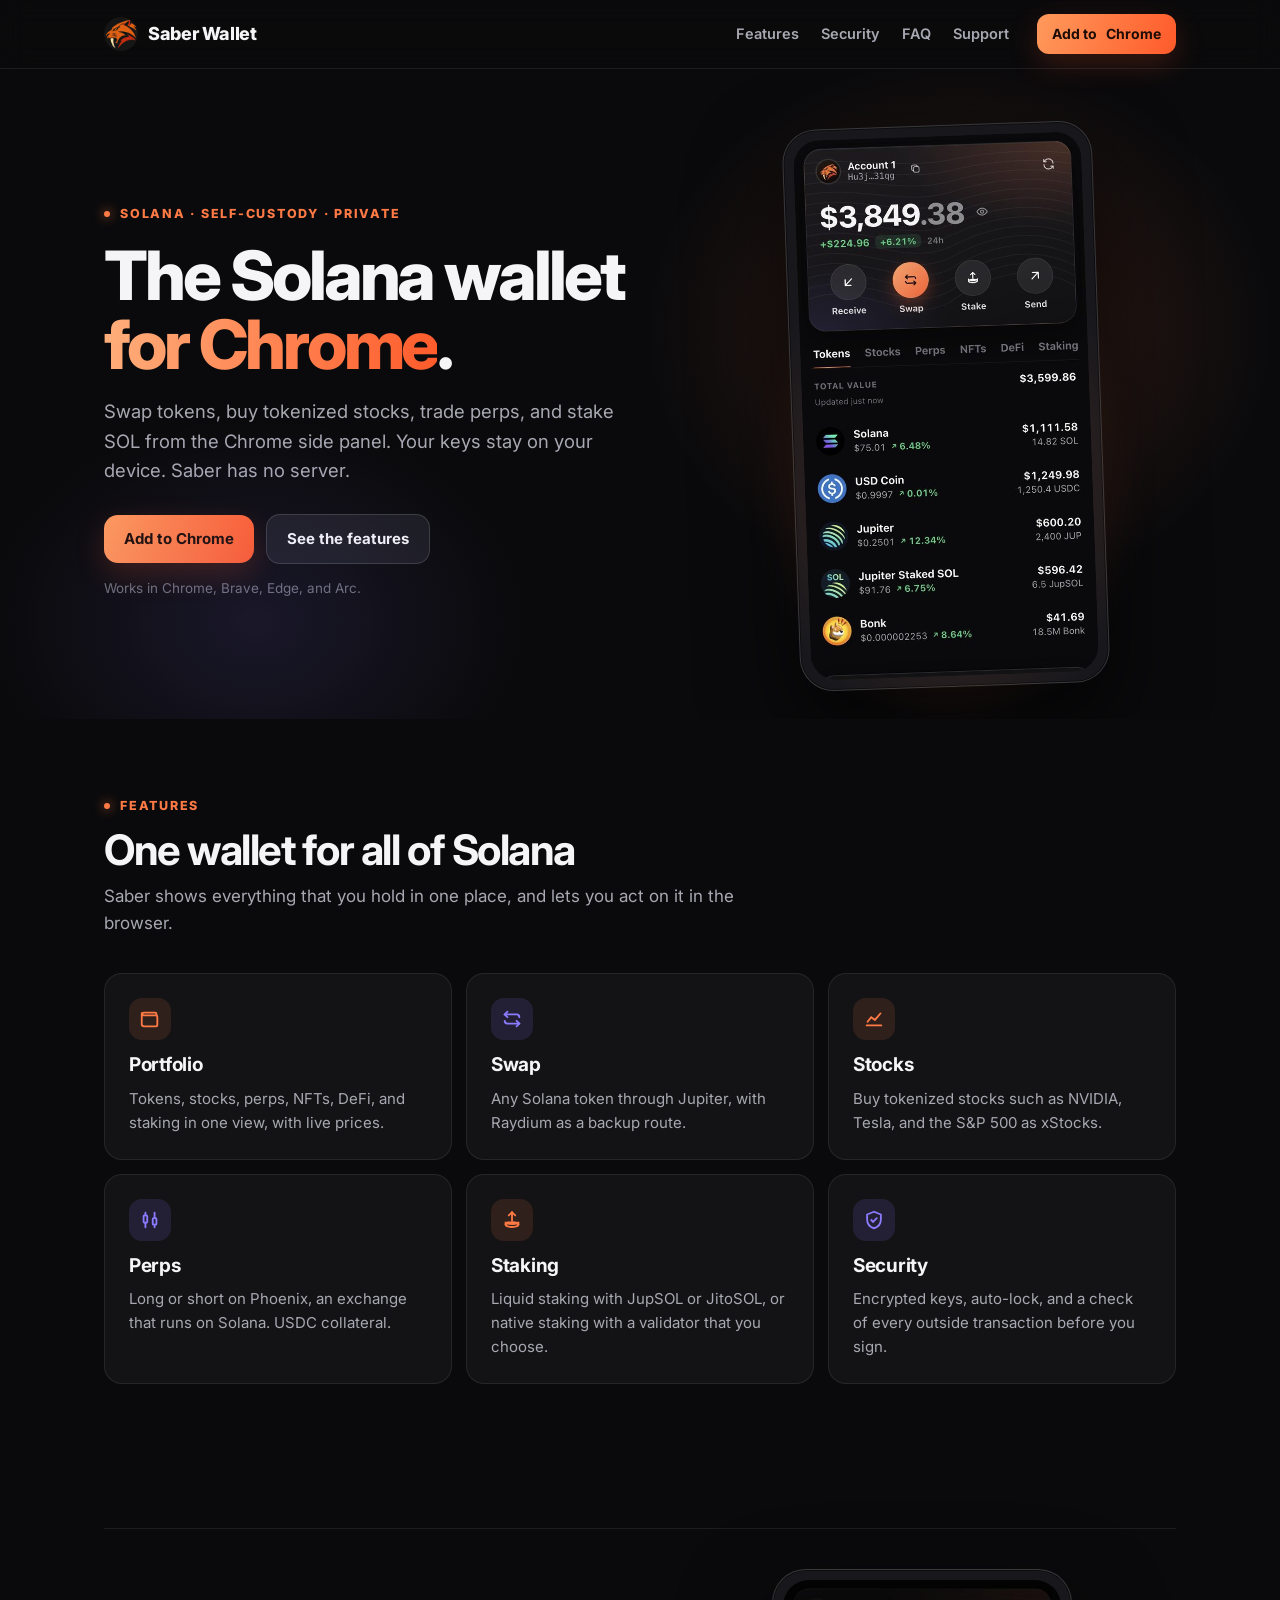
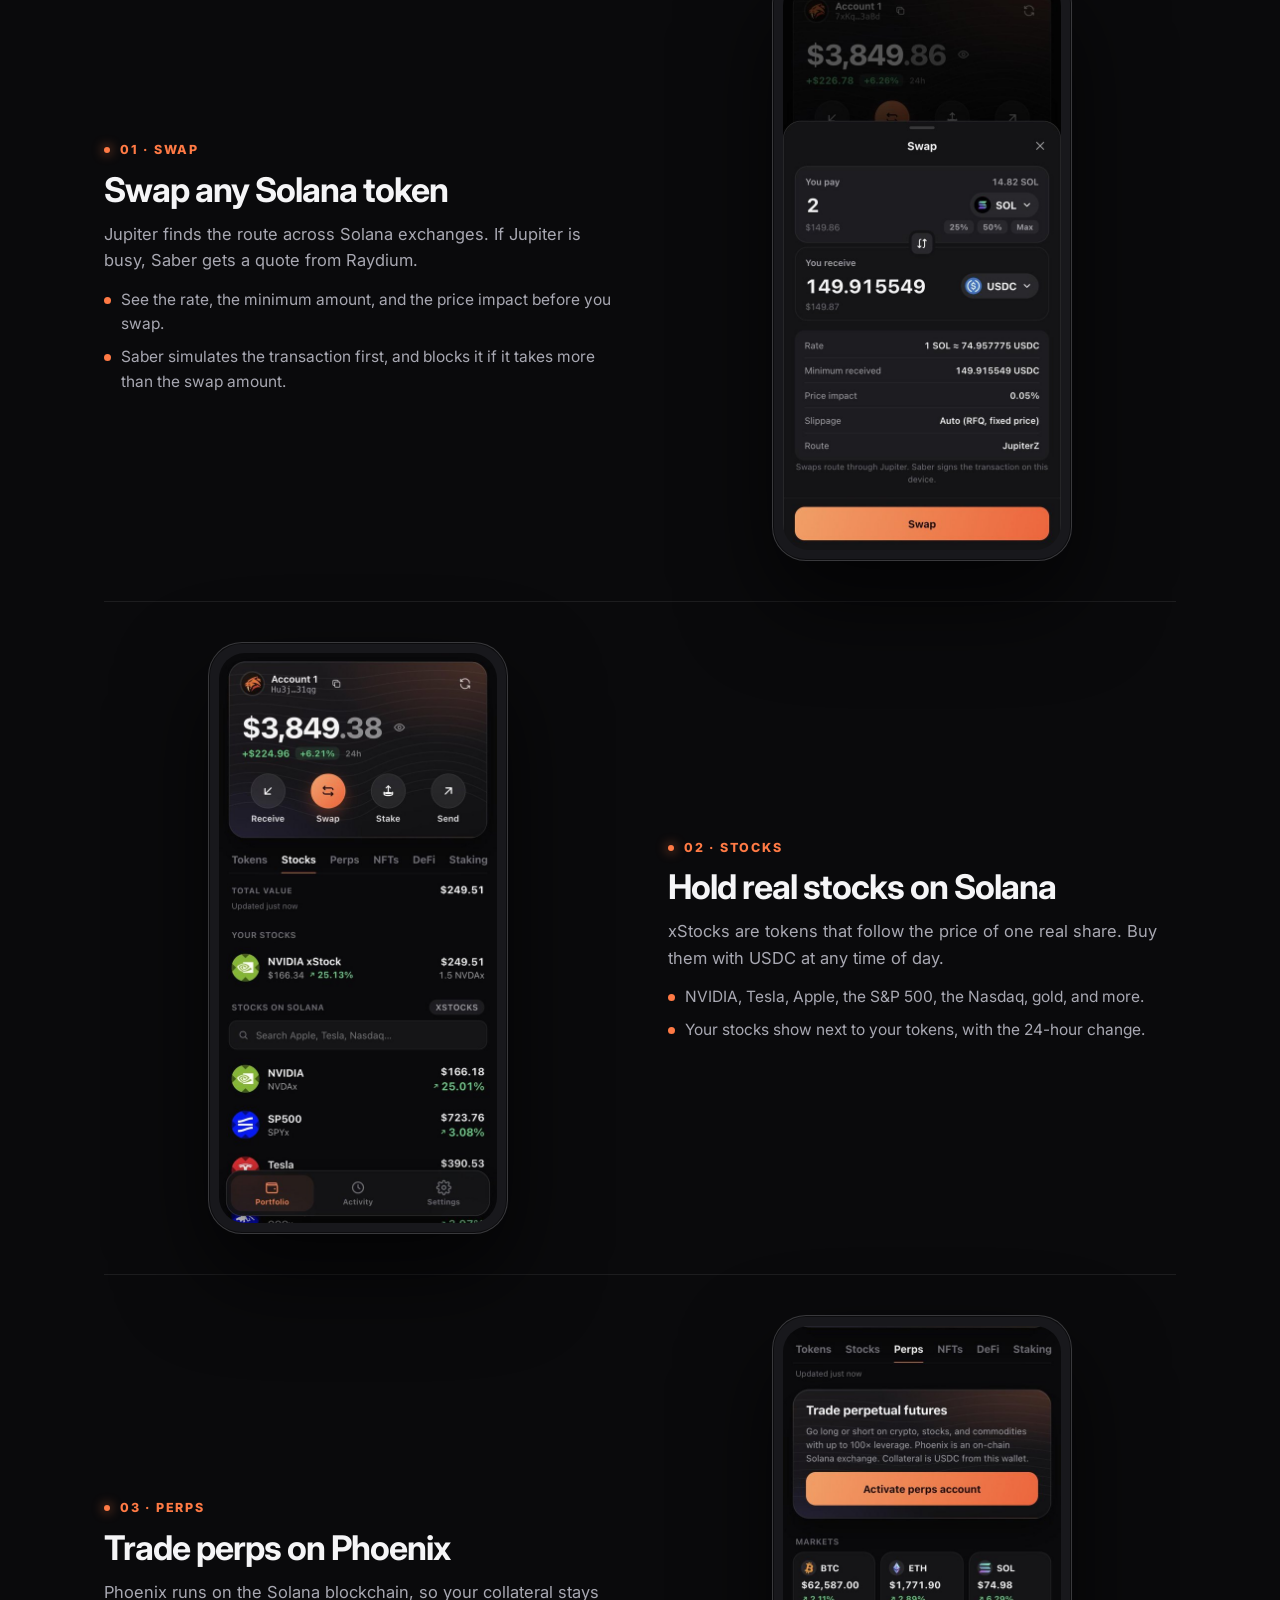
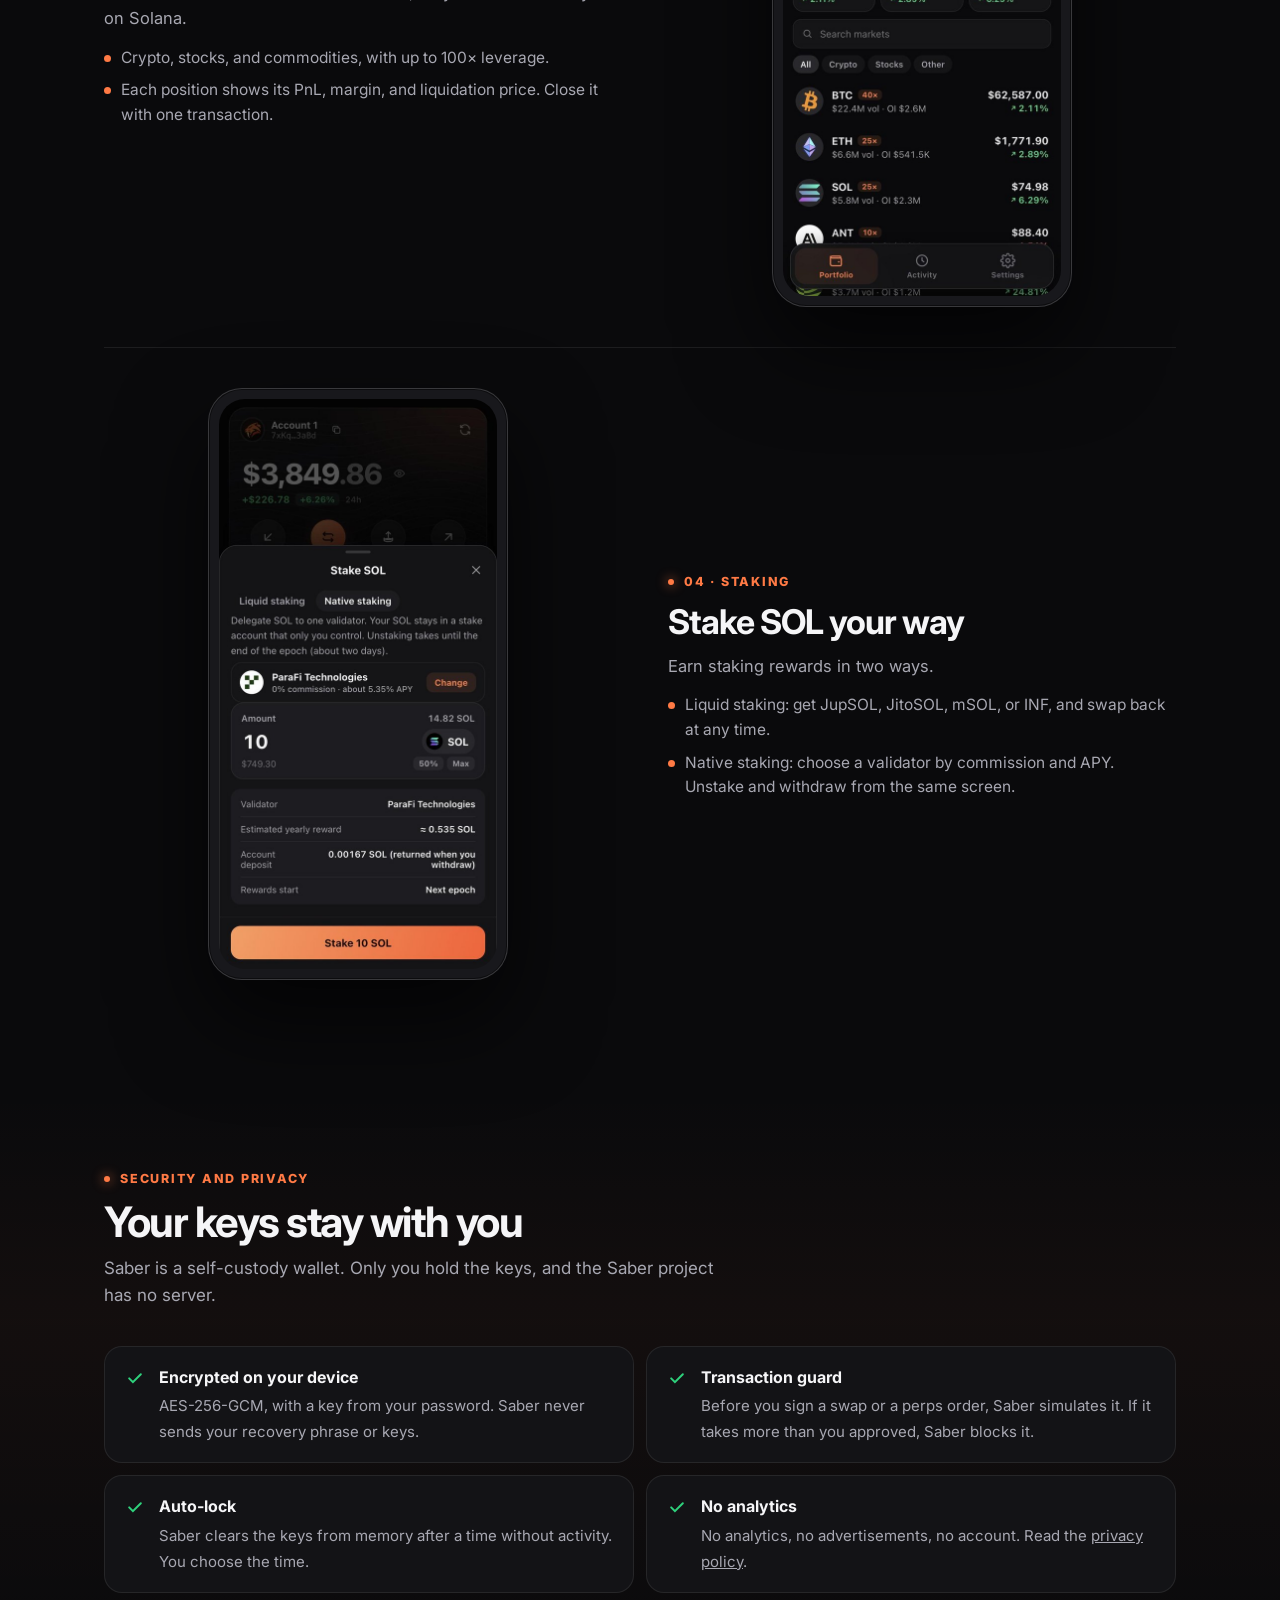
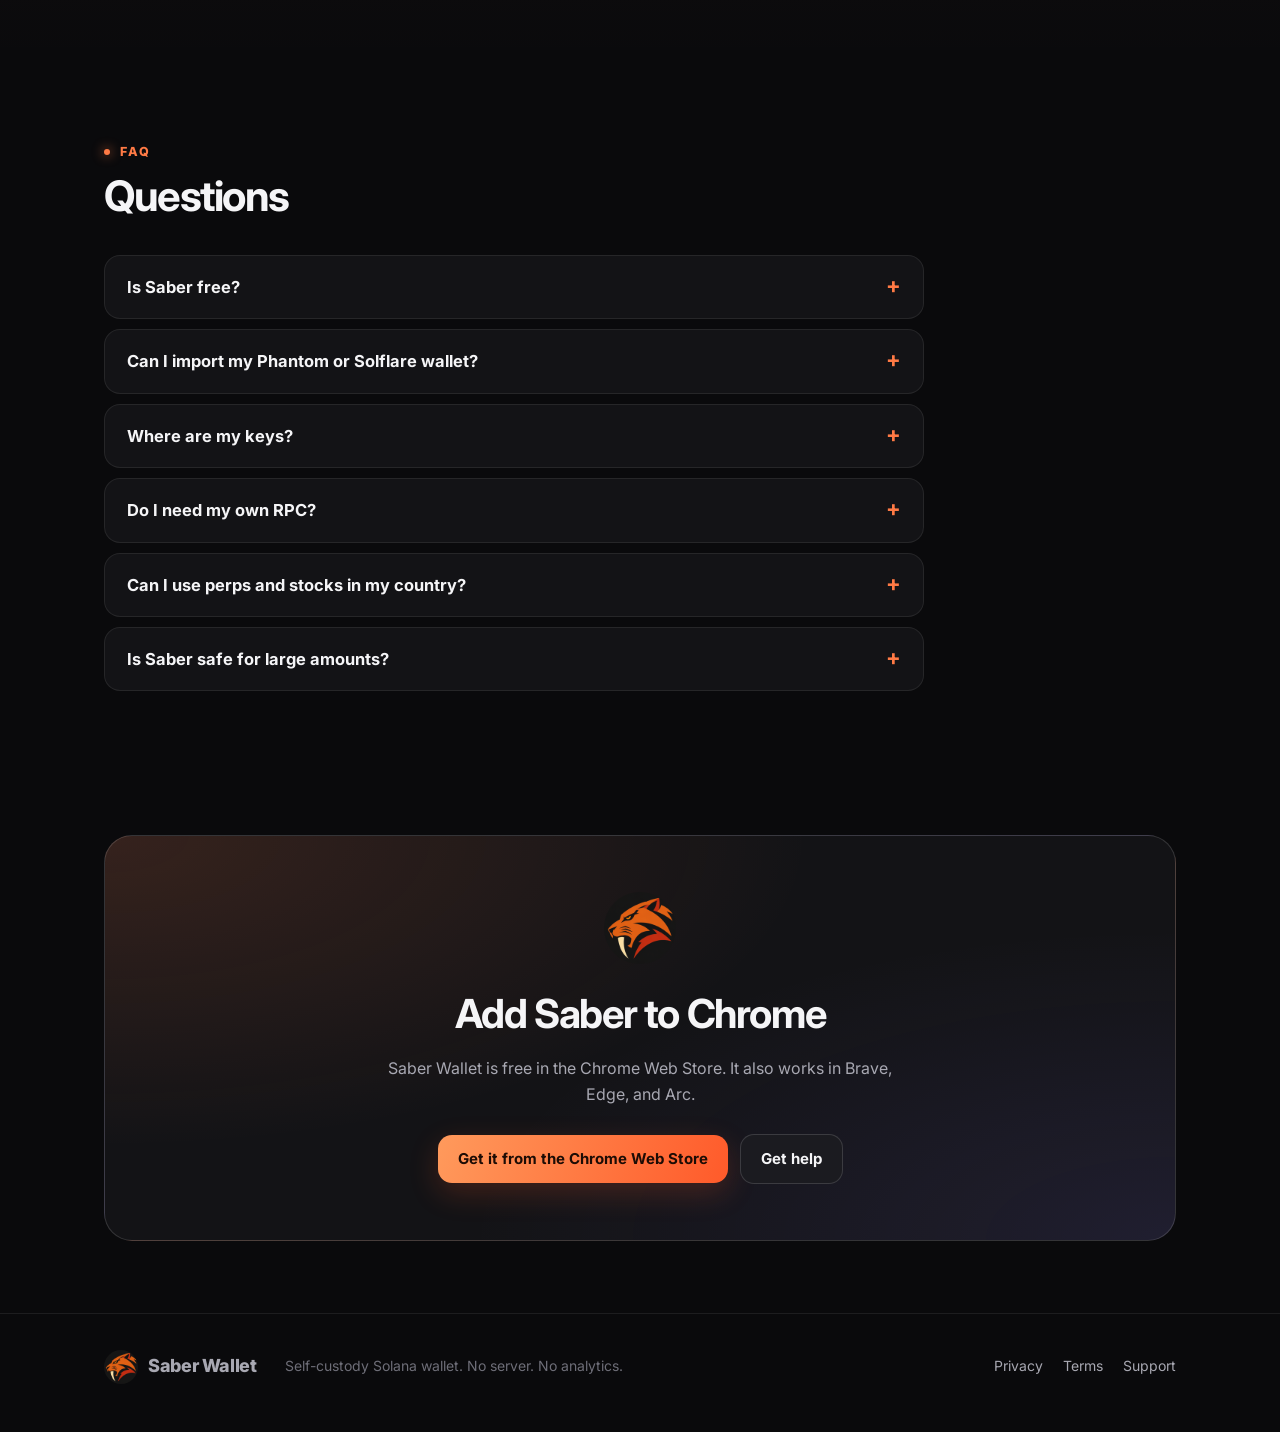
==== commit 88bc9a8a: "Link install buttons to the Chrome Web Store listing" ====
--- a/index.html
+++ b/index.html
@@ -25,7 +25,7 @@
         <a href="#faq">FAQ</a>
         <a href="support.html">Support</a>
       </nav>
-      <a class="btn btn-primary btn-small" href="#install"><span class="label-long">Add to</span> Chrome</a>
+      <a class="btn btn-primary btn-small" href="https://chromewebstore.google.com/detail/saber-wallet/phkifihgcjljipgfkjnjhlndjgdkkpgc" target="_blank" rel="noopener"><span class="label-long">Add to</span> Chrome</a>
     </div>
   </header>
 
@@ -37,7 +37,7 @@
           <h1>The Solana wallet <em>for Chrome</em>.</h1>
           <p class="lead">Swap tokens, buy tokenized stocks, trade perps, and stake SOL from the Chrome side panel. Your keys stay on your device. Saber has no server.</p>
           <div class="cta-row">
-            <a class="btn btn-primary" href="#install">Add to Chrome <span class="soon">Soon</span></a>
+            <a class="btn btn-primary" href="https://chromewebstore.google.com/detail/saber-wallet/phkifihgcjljipgfkjnjhlndjgdkkpgc" target="_blank" rel="noopener">Add to Chrome</a>
             <a class="btn btn-ghost" href="#features">See the features</a>
           </div>
           <p class="fine">Works in Chrome, Brave, Edge, and Arc.</p>
@@ -200,9 +200,9 @@
         <div class="panel">
           <img src="assets/logo.png" alt="">
           <h2>Add Saber to Chrome</h2>
-          <p>Saber Wallet is in review for the Chrome Web Store. The install link comes here when the review ends.</p>
+          <p>Saber Wallet is free in the Chrome Web Store. It also works in Brave, Edge, and Arc.</p>
           <div class="cta-row">
-            <span class="btn btn-primary" aria-disabled="true">Chrome Web Store <span class="soon">Soon</span></span>
+            <a class="btn btn-primary" href="https://chromewebstore.google.com/detail/saber-wallet/phkifihgcjljipgfkjnjhlndjgdkkpgc" target="_blank" rel="noopener">Get it from the Chrome Web Store</a>
             <a class="btn btn-ghost" href="support.html">Get help</a>
           </div>
         </div>
